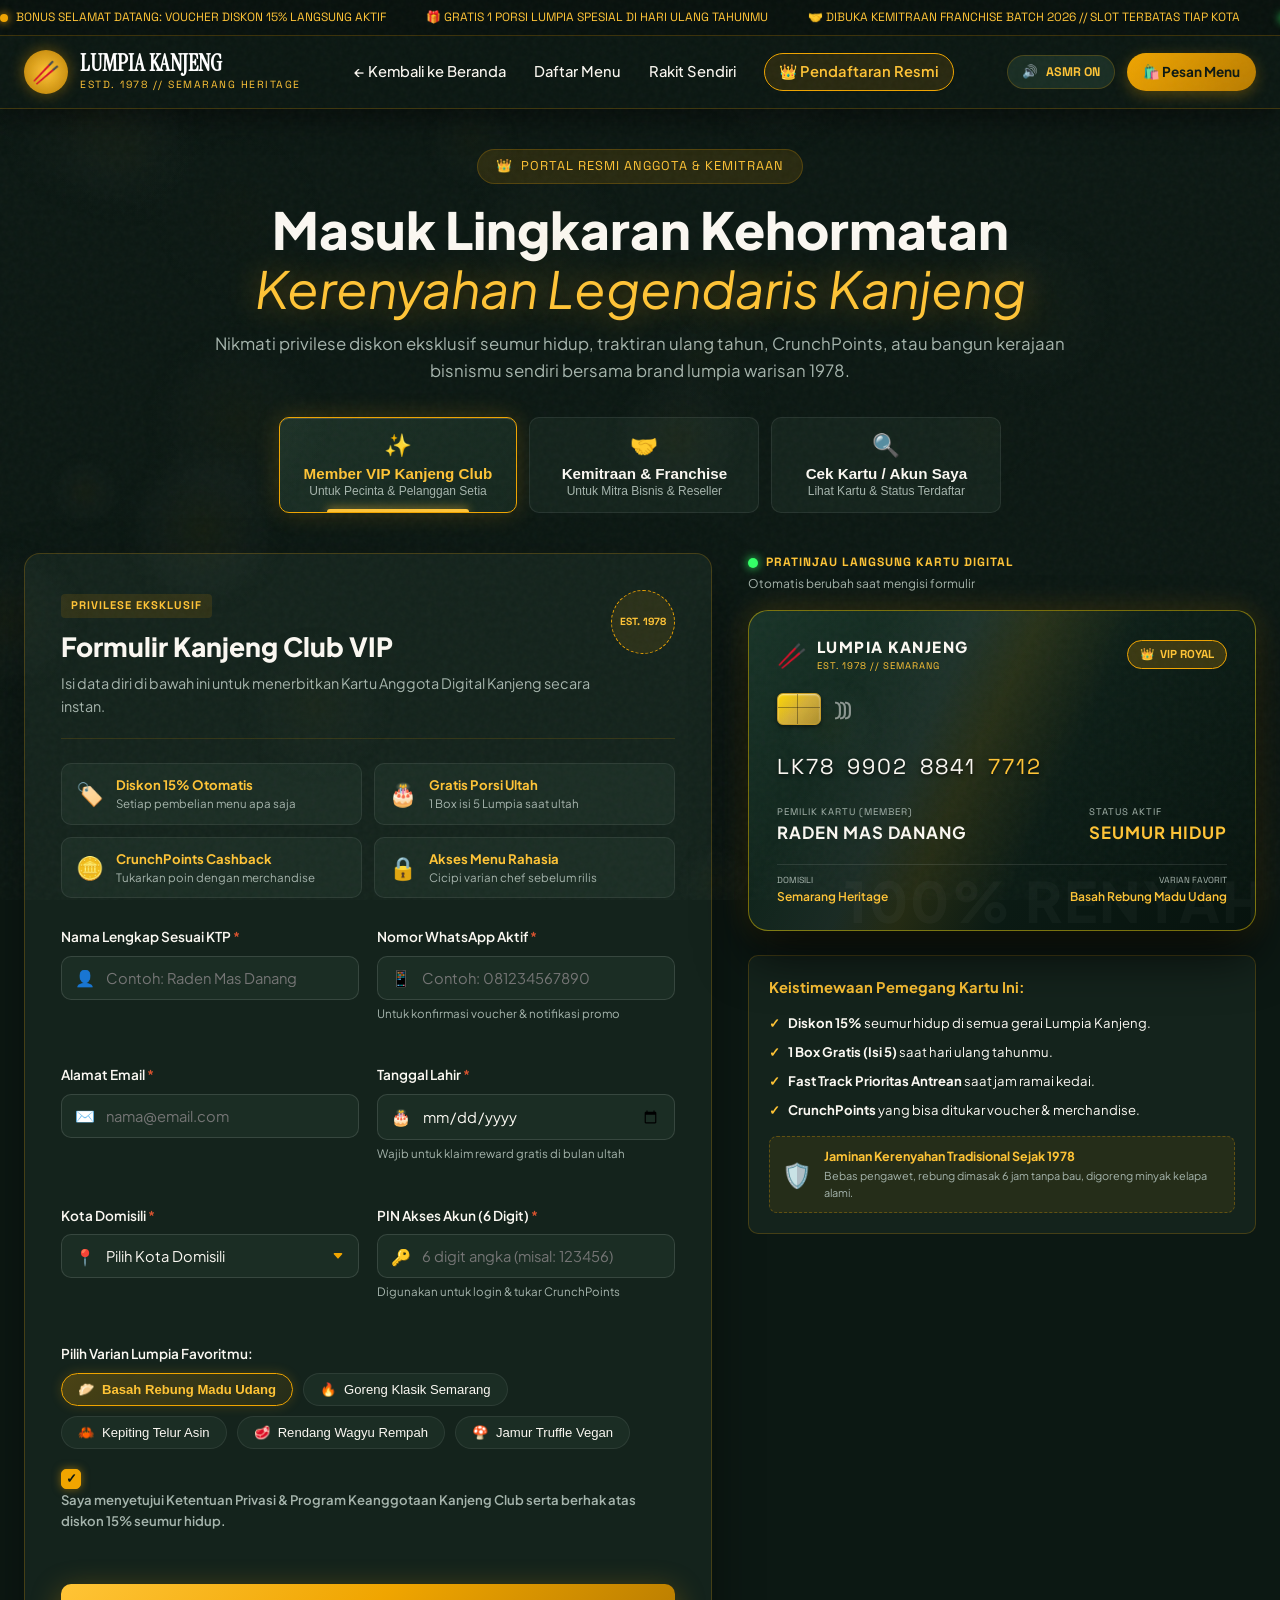
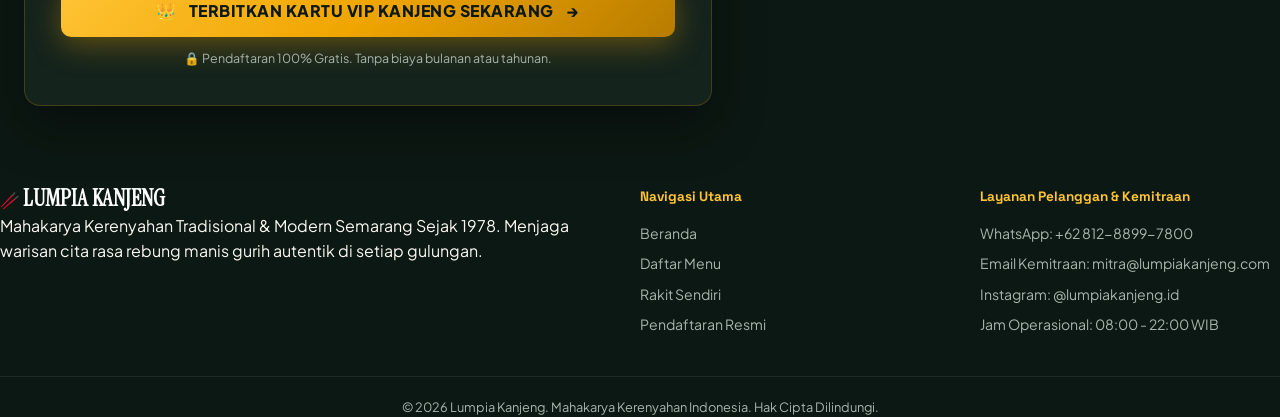
==== daftar.html @ b5f832bb "feat: register oke" ====
<!DOCTYPE html>
<html lang="id">
<head>
  <meta charset="UTF-8">
  <meta name="viewport" content="width=device-width, initial-scale=1.0">
  <title>Pendaftaran Resmi // Kanjeng Club & Kemitraan Lumpia Kanjeng</title>
  <link rel="preconnect" href="https://fonts.googleapis.com">
  <link rel="preconnect" href="https://fonts.gstatic.com" crossorigin>
  <link href="https://fonts.googleapis.com/css2?family=Instrument+Serif:ital@0;1&family=Plus+Jakarta+Sans:wght@400;500;600;700;800&family=Space+Grotesk:wght@500;700&display=swap" rel="stylesheet">
  <link rel="stylesheet" href="style.css">
  <link rel="stylesheet" href="daftar.css">
</head>
<body class="daftar-page">
  <!-- Grain & Ambient Steam Background Canvas -->
  <canvas id="ambientSteamCanvas" class="ambient-steam-canvas"></canvas>
  <div class="noise-overlay" aria-hidden="true"></div>

  <!-- Top Sticky Sensory Bar -->
  <aside class="sensory-announcement-bar">
    <div class="announcement-track">
      <div class="track-item"><span class="badge-dot pulse-gold"></span> BONUS SELAMAT DATANG: VOUCHER DISKON 15% LANGSUNG AKTIF</div>
      <div class="track-item">🎁 GRATIS 1 PORSI LUMPIA SPESIAL DI HARI ULANG TAHUNMU</div>
      <div class="track-item">🤝 DIBUKA KEMITRAAN FRANCHISE BATCH 2026 // SLOT TERBATAS TIAP KOTA</div>
      <div class="track-item"><span class="badge-dot pulse-green"></span> KARTU MEMBER DIGITAL LANGSUNG DAPAT DIUNDUH</div>
    </div>
  </aside>

  <!-- Navigation Header -->
  <header class="main-navbar" id="navbar">
    <div class="nav-container">
      <a href="index.html" class="brand-logo">
        <div class="logo-emblem">
          <span class="emblem-wok">🥢</span>
        </div>
        <div class="logo-text">
          <span class="logo-title">LUMPIA KANJENG</span>
          <span class="logo-sub">ESTD. 1978 // SEMARANG HERITAGE</span>
        </div>
      </a>

      <nav class="nav-links">
        <a href="index.html" class="nav-link">← Kembali ke Beranda</a>
        <a href="index.html#menu-section" class="nav-link">Daftar Menu</a>
        <a href="index.html#diy-studio" class="nav-link">Rakit Sendiri</a>
        <a href="daftar.html" class="nav-link active highlight-pill">👑 Pendaftaran Resmi</a>
      </nav>

      <div class="nav-actions">
        <button class="asmr-toggle-btn" id="asmrToggleBtn" title="Aktifkan Suara ASMR & Efek">
          <span class="asmr-icon">🔊</span>
          <span class="asmr-label">ASMR ON</span>
        </button>
        <a href="index.html#menu-section" class="btn-pesan-nav">
          <span>🛍️ Pesan Menu</span>
        </a>
      </div>
    </div>
  </header>

  <!-- MAIN REGISTRATION CONTENT WRAPPER -->
  <main class="reg-main-wrapper">
    
    <!-- Hero Headline & Intro -->
    <section class="reg-hero-header">
      <div class="reg-hero-badge">
        <span class="badge-icon">👑</span>
        <span>PORTAL RESMI ANGGOTA & KEMITRAAN</span>
      </div>
      <h1 class="reg-hero-title">
        Masuk Lingkaran Kehormatan <br>
        <span class="italic-serif highlight-amber">Kerenyahan Legendaris Kanjeng</span>
      </h1>
      <p class="reg-hero-subtitle">
        Nikmati privilese diskon eksklusif seumur hidup, traktiran ulang tahun, CrunchPoints, atau bangun kerajaan bisnismu sendiri bersama brand lumpia warisan 1978.
      </p>

      <!-- Segmented Tab Switcher -->
      <div class="reg-tab-switcher" role="tablist">
        <button class="reg-tab-btn active" id="tabMemberBtn" role="tab" aria-selected="true" data-tab="member">
          <span class="tab-icon">✨</span>
          <span class="tab-title">Member VIP Kanjeng Club</span>
          <span class="tab-sub">Untuk Pecinta & Pelanggan Setia</span>
        </button>
        <button class="reg-tab-btn" id="tabPartnerBtn" role="tab" aria-selected="false" data-tab="partner">
          <span class="tab-icon">🤝</span>
          <span class="tab-title">Kemitraan & Franchise</span>
          <span class="tab-sub">Untuk Mitra Bisnis & Reseller</span>
        </button>
        <button class="reg-tab-btn" id="tabCheckBtn" role="tab" aria-selected="false" data-tab="check">
          <span class="tab-icon">🔍</span>
          <span class="tab-title">Cek Kartu / Akun Saya</span>
          <span class="tab-sub">Lihat Kartu & Status Terdaftar</span>
        </button>
      </div>
    </section>

    <!-- CONTENT GRID: FORM COLUMN & LIVE CARD PREVIEW COLUMN -->
    <div class="reg-layout-grid">
      
      <!-- LEFT / MAIN: FORM CONTAINER -->
      <div class="reg-form-card">
        
        <!-- ================= PANEL 1: MEMBER VIP FORM ================= -->
        <div class="reg-panel active" id="panelMember">
          <div class="panel-header">
            <div class="panel-header-text">
              <span class="panel-badge">PRIVILESE EKSKLUSIF</span>
              <h2>Formulir Kanjeng Club VIP</h2>
              <p>Isi data diri di bawah ini untuk menerbitkan Kartu Anggota Digital Kanjeng secara instan.</p>
            </div>
            <div class="panel-seal">
              <span>EST. 1978</span>
            </div>
          </div>

          <!-- Benefits Pills Mini Bar -->
          <div class="benefits-mini-grid">
            <div class="benefit-item">
              <span class="b-icon">🏷️</span>
              <div>
                <strong>Diskon 15% Otomatis</strong>
                <small>Setiap pembelian menu apa saja</small>
              </div>
            </div>
            <div class="benefit-item">
              <span class="b-icon">🎂</span>
              <div>
                <strong>Gratis Porsi Ultah</strong>
                <small>1 Box isi 5 Lumpia saat ultah</small>
              </div>
            </div>
            <div class="benefit-item">
              <span class="b-icon">🪙</span>
              <div>
                <strong>CrunchPoints Cashback</strong>
                <small>Tukarkan poin dengan merchandise</small>
              </div>
            </div>
            <div class="benefit-item">
              <span class="b-icon">🔒</span>
              <div>
                <strong>Akses Menu Rahasia</strong>
                <small>Cicipi varian chef sebelum rilis</small>
              </div>
            </div>
          </div>

          <!-- Member Form -->
          <form id="memberRegForm" novalidate>
            
            <div class="form-row two-col">
              <div class="form-group">
                <label for="memberName">Nama Lengkap Sesuai KTP <span class="req">*</span></label>
                <div class="input-with-icon">
                  <span class="input-icon">👤</span>
                  <input type="text" id="memberName" name="memberName" placeholder="Contoh: Raden Mas Danang" required autocomplete="name">
                </div>
                <span class="field-error" id="errMemberName"></span>
              </div>

              <div class="form-group">
                <label for="memberPhone">Nomor WhatsApp Aktif <span class="req">*</span></label>
                <div class="input-with-icon">
                  <span class="input-icon">📱</span>
                  <input type="tel" id="memberPhone" name="memberPhone" placeholder="Contoh: 081234567890" required autocomplete="tel">
                </div>
                <span class="field-help">Untuk konfirmasi voucher & notifikasi promo</span>
                <span class="field-error" id="errMemberPhone"></span>
              </div>
            </div>

            <div class="form-row two-col">
              <div class="form-group">
                <label for="memberEmail">Alamat Email <span class="req">*</span></label>
                <div class="input-with-icon">
                  <span class="input-icon">✉️</span>
                  <input type="email" id="memberEmail" name="memberEmail" placeholder="nama@email.com" required autocomplete="email">
                </div>
                <span class="field-error" id="errMemberEmail"></span>
              </div>

              <div class="form-group">
                <label for="memberDob">Tanggal Lahir <span class="req">*</span></label>
                <div class="input-with-icon">
                  <span class="input-icon">🎂</span>
                  <input type="date" id="memberDob" name="memberDob" required>
                </div>
                <span class="field-help">Wajib untuk klaim reward gratis di bulan ultah</span>
                <span class="field-error" id="errMemberDob"></span>
              </div>
            </div>

            <div class="form-row two-col">
              <div class="form-group">
                <label for="memberCity">Kota Domisili <span class="req">*</span></label>
                <div class="input-with-icon">
                  <span class="input-icon">📍</span>
                  <select id="memberCity" name="memberCity" required>
                    <option value="">Pilih Kota Domisili</option>
                    <option value="Semarang (Pusat Heritage)">Semarang (Pusat Heritage)</option>
                    <option value="Jakarta Selatan">Jakarta Selatan</option>
                    <option value="Jakarta Pusat & Barat">Jakarta Pusat & Barat</option>
                    <option value="Tangerang & BSD">Tangerang & BSD</option>
                    <option value="Bekasi & Cikarang">Bekasi & Cikarang</option>
                    <option value="Bandung">Bandung</option>
                    <option value="Surabaya">Surabaya</option>
                    <option value="Yogyakarta">Yogyakarta</option>
                    <option value="Solo / Surakarta">Solo / Surakarta</option>
                    <option value="Kota Lainnya di Indonesia">Kota Lainnya di Indonesia</option>
                  </select>
                </div>
                <span class="field-error" id="errMemberCity"></span>
              </div>

              <div class="form-group">
                <label for="memberPin">PIN Akses Akun (6 Digit) <span class="req">*</span></label>
                <div class="input-with-icon">
                  <span class="input-icon">🔑</span>
                  <input type="password" id="memberPin" name="memberPin" maxlength="6" placeholder="6 digit angka (misal: 123456)" required>
                </div>
                <span class="field-help">Digunakan untuk login & tukar CrunchPoints</span>
                <span class="field-error" id="errMemberPin"></span>
              </div>
            </div>

            <!-- Lumpia Favorit Selector -->
            <div class="form-group">
              <label>Pilih Varian Lumpia Favoritmu:</label>
              <div class="flavor-chips-grid" id="flavorChipsGrid">
                <button type="button" class="flavor-chip active" data-flavor="Lumpia Basah Rebung Madu Udang">
                  <span class="f-emoji">🥟</span>
                  <span class="f-text">Basah Rebung Madu Udang</span>
                </button>
                <button type="button" class="flavor-chip" data-flavor="Lumpia Goreng Klasik Semarang">
                  <span class="f-emoji">🔥</span>
                  <span class="f-text">Goreng Klasik Semarang</span>
                </button>
                <button type="button" class="flavor-chip" data-flavor="Lumpia Spesial Kepiting Telur Asin">
                  <span class="f-emoji">🦀</span>
                  <span class="f-text">Kepiting Telur Asin</span>
                </button>
                <button type="button" class="flavor-chip" data-flavor="Lumpia Rendang Wagyu Rempah">
                  <span class="f-emoji">🥩</span>
                  <span class="f-text">Rendang Wagyu Rempah</span>
                </button>
                <button type="button" class="flavor-chip" data-flavor="Lumpia Jamur Truffle Vegan">
                  <span class="f-emoji">🍄</span>
                  <span class="f-text">Jamur Truffle Vegan</span>
                </button>
              </div>
              <input type="hidden" id="selectedFlavor" name="selectedFlavor" value="Lumpia Basah Rebung Madu Udang">
            </div>

            <!-- Agreement Checkbox -->
            <div class="form-group agreement-group">
              <label class="custom-checkbox">
                <input type="checkbox" id="memberAgree" required checked>
                <span class="checkbox-box"></span>
                <span class="checkbox-label">
                  Saya menyetujui Ketentuan Privasi & Program Keanggotaan Kanjeng Club serta berhak atas diskon 15% seumur hidup.
                </span>
              </label>
              <span class="field-error" id="errMemberAgree"></span>
            </div>

            <!-- Submit Button -->
            <div class="form-action-row">
              <button type="submit" class="btn-submit-reg" id="btnSubmitMember">
                <span class="btn-icon">👑</span>
                <span class="btn-text">TERBITKAN KARTU VIP KANJENG SEKARANG</span>
                <span class="btn-arrow">→</span>
              </button>
              <p class="submit-note">🔒 Pendaftaran 100% Gratis. Tanpa biaya bulanan atau tahunan.</p>
            </div>

          </form>
        </div>

        <!-- ================= PANEL 2: PARTNERSHIP FORM ================= -->
        <div class="reg-panel" id="panelPartner">
          <div class="panel-header">
            <div class="panel-header-text">
              <span class="panel-badge badge-partner">PELUANG USAHA 2026</span>
              <h2>Formulir Kemitraan & Franchise</h2>
              <p>Bergabunglah menjadi mitra resmi Lumpia Kanjeng di kotamu dengan dukungan penuh sistem kuliner warisan.</p>
            </div>
            <div class="panel-seal seal-gold">
              <span>ROI 3-6 BULAN</span>
            </div>
          </div>

          <!-- Partnership Packages Grid -->
          <div class="package-selection-header">
            <label>Pilih Paket Kemitraan yang Diminati: <span class="req">*</span></label>
          </div>
          <div class="packages-grid" id="packagesGrid">
            
            <div class="package-card active" data-package="Gerobak Heritage Kayu Jati" data-price="Rp 9.500.000" data-roi="3-4 Bulan">
              <div class="pkg-top">
                <span class="pkg-badge">POPULER</span>
                <span class="pkg-icon">🏮</span>
              </div>
              <h3 class="pkg-title">Gerobak Heritage Jati</h3>
              <p class="pkg-desc">Gerobak estetik khas Semarang, kompor high-pressure, wajan baja 60cm, starter kit 200 roll lumpia siap goreng.</p>
              <div class="pkg-price-row">
                <span class="pkg-price">Rp 9.500.000</span>
                <span class="pkg-unit">/ Sekali Bayar</span>
              </div>
              <ul class="pkg-perks">
                <li>✓ Gerobak kayu jati ukir portable</li>
                <li>✓ Bahan baku baku beku tanpa bau pesing</li>
                <li>✓ Standarisasi resep saus cocol rahasia</li>
              </ul>
            </div>

            <div class="package-card" data-package="Cloud Kitchen & Reseller Frozen" data-price="Rp 4.800.000" data-roi="1-2 Bulan">
              <div class="pkg-top">
                <span class="pkg-badge badge-blue">HEMAT MODAL</span>
                <span class="pkg-icon">📦</span>
              </div>
              <h3 class="pkg-title">Reseller & Cloud Kitchen</h3>
              <p class="pkg-desc">Fokus jualan frozen pack vakum dan pesan antar online (GrabFood/GoFood/ShopeeFood) dari rumah.</p>
              <div class="pkg-price-row">
                <span class="pkg-price">Rp 4.800.000</span>
                <span class="pkg-unit">/ Sekali Bayar</span>
              </div>
              <ul class="pkg-perks">
                <li>✓ Pasokan frozen vakum tahan 6 bulan</li>
                <li>✓ Aset foto produk & materi iklan digital</li>
                <li>✓ Akun merchant online dibantu setup</li>
              </ul>
            </div>

            <div class="package-card" data-package="Island Booth Mall & Resto Kanjeng" data-price="Rp 28.000.000" data-roi="5-6 Bulan">
              <div class="pkg-top">
                <span class="pkg-badge badge-gold">PREMIUM OUTLET</span>
                <span class="pkg-icon">🏛️</span>
              </div>
              <h3 class="pkg-title">Island Booth Mall / Resto</h3>
              <p class="pkg-desc">Konsep booth modern stainless gold untuk food court mall, bandara, atau ruko strategis.</p>
              <div class="pkg-price-row">
                <span class="pkg-price">Rp 28.000.000</span>
                <span class="pkg-unit">/ Paket Lengkap</span>
              </div>
              <ul class="pkg-perks">
                <li>✓ Booth island mewah siap operasional</li>
                <li>✓ Pelatihan barista & chef langsung</li>
                <li>✓ Sistem POS kasir & lisensi brand 3 thn</li>
              </ul>
            </div>

          </div>
          <input type="hidden" id="selectedPackage" name="selectedPackage" value="Gerobak Heritage Kayu Jati">

          <!-- Partner Form -->
          <form id="partnerRegForm" novalidate>
            
            <div class="form-row two-col">
              <div class="form-group">
                <label for="partnerName">Nama Lengkap Pemohon / Calon Mitra <span class="req">*</span></label>
                <div class="input-with-icon">
                  <span class="input-icon">👤</span>
                  <input type="text" id="partnerName" name="partnerName" placeholder="Contoh: Budi Prasetyo, S.E." required>
                </div>
                <span class="field-error" id="errPartnerName"></span>
              </div>

              <div class="form-group">
                <label for="partnerPhone">Nomor WhatsApp Bisnis <span class="req">*</span></label>
                <div class="input-with-icon">
                  <span class="input-icon">📱</span>
                  <input type="tel" id="partnerPhone" name="partnerPhone" placeholder="Contoh: 081298765432" required>
                </div>
                <span class="field-help">Tim kemitraan pusat akan menghubungi nomor ini</span>
                <span class="field-error" id="errPartnerPhone"></span>
              </div>
            </div>

            <div class="form-row two-col">
              <div class="form-group">
                <label for="partnerEmail">Email Bisnis <span class="req">*</span></label>
                <div class="input-with-icon">
                  <span class="input-icon">✉️</span>
                  <input type="email" id="partnerEmail" name="partnerEmail" placeholder="partner@domain.com" required>
                </div>
                <span class="field-error" id="errPartnerEmail"></span>
              </div>

              <div class="form-group">
                <label for="partnerCity">Rencana Kota / Lokasi Buka <span class="req">*</span></label>
                <div class="input-with-icon">
                  <span class="input-icon">📍</span>
                  <input type="text" id="partnerCity" name="partnerCity" placeholder="Contoh: Semarang Barat / BSD Tangerang" required>
                </div>
                <span class="field-error" id="errPartnerCity"></span>
              </div>
            </div>

            <div class="form-row two-col">
              <div class="form-group">
                <label for="partnerExperience">Pengalaman Usaha Kuliner</label>
                <div class="input-with-icon">
                  <span class="input-icon">💼</span>
                  <select id="partnerExperience" name="partnerExperience">
                    <option value="Pemula (Belum pernah usaha kuliner)">Pemula (Belum pernah usaha kuliner, butuh bimbingan penuh)</option>
                    <option value="Sedang menjalankan usaha F&B lain">Sedang menjalankan usaha F&B lain</option>
                    <option value="Sudah berpengalaman franchise kuliner">Sudah berpengalaman mengelola franchise</option>
                    <option value="Pernah usaha tapi ganti haluan">Pernah usaha kuliner sebelumnya</option>
                  </select>
                </div>
              </div>

              <div class="form-group">
                <label for="partnerTimeline">Target Waktu Buka Usaha</label>
                <div class="input-with-icon">
                  <span class="input-icon">⏱️</span>
                  <select id="partnerTimeline" name="partnerTimeline">
                    <option value="Segera dalam bulan ini">Segera dalam bulan ini</option>
                    <option value="1 - 2 Bulan ke depan">1 - 2 Bulan ke depan</option>
                    <option value="3 - 6 Bulan ke depan">3 - 6 Bulan ke depan</option>
                    <option value="Masih riset lokasi & modal">Masih riset lokasi & kesiapan modal</option>
                  </select>
                </div>
              </div>
            </div>

            <div class="form-group">
              <label for="partnerNotes">Catatan / Rencana Lokasi Khusus (Opsional)</label>
              <textarea id="partnerNotes" name="partnerNotes" rows="3" placeholder="Ceritakan singkat tentang titik lokasi yang Anda incar (misal: di depan minimarket ramai, ruko sendiri, dekat kampus, dll)..."></textarea>
            </div>

            <div class="form-group agreement-group">
              <label class="custom-checkbox">
                <input type="checkbox" id="partnerAgree" required checked>
                <span class="checkbox-box"></span>
                <span class="checkbox-label">
                  Data yang saya masukkan adalah benar dan saya bersedia menerima proposal resmi kemitraan & dihubungi tim pusat Lumpia Kanjeng.
                </span>
              </label>
              <span class="field-error" id="errPartnerAgree"></span>
            </div>

            <div class="form-action-row">
              <button type="submit" class="btn-submit-reg btn-partner" id="btnSubmitPartner">
                <span class="btn-icon">🤝</span>
                <span class="btn-text">AJUKAN KEMITRAAN & DAPATKAN PROPOSAL RESMI</span>
                <span class="btn-arrow">→</span>
              </button>
              <p class="submit-note">📑 Tim Kemitraan Kanjeng akan mengirimkan Dokumen PDF Proyeksi Keuangan & ROI via WhatsApp.</p>
            </div>

          </form>
        </div>

        <!-- ================= PANEL 3: CEK STATUS / AKUN SAYA ================= -->
        <div class="reg-panel" id="panelCheck">
          <div class="panel-header">
            <div class="panel-header-text">
              <span class="panel-badge">PORTAL ANGGOTA</span>
              <h2>Cek Kartu & Status Keanggotaan</h2>
              <p>Masukkan nomor WhatsApp atau Email yang pernah didaftarkan untuk menampilkan kembali kartu member digital dan kode diskonmu.</p>
            </div>
          </div>

          <form id="checkForm" class="check-member-box" novalidate>
            <div class="form-group">
              <label for="lookupQuery">Nomor WhatsApp atau Email Terdaftar <span class="req">*</span></label>
              <div class="search-input-wrap">
                <input type="text" id="lookupQuery" placeholder="Masukkan 0812... atau nama@email.com" required>
                <button type="submit" class="btn-lookup" id="btnLookup">
                  <span>🔍 Cari Data</span>
                </button>
              </div>
              <span class="field-error" id="errLookup"></span>
            </div>
          </form>

          <!-- Result Area -->
          <div class="lookup-result-area" id="lookupResultArea" style="display: none;">
            <!-- Rendered by JS -->
          </div>
        </div>

      </div>

      <!-- RIGHT: DYNAMIC 3D VIRTUAL CARD PREVIEW & PERKS WIDGET -->
      <aside class="reg-card-preview-col">
        
        <div class="preview-sticky-wrap">
          <div class="preview-header">
            <div class="live-dot-wrap">
              <span class="live-indicator-dot"></span>
              <span class="live-text">PRATINJAU LANGSUNG KARTU DIGITAL</span>
            </div>
            <span class="preview-sub">Otomatis berubah saat mengisi formulir</span>
          </div>

          <!-- 3D TILT VIRTUAL CARD ELEMENT -->
          <div class="virtual-card-wrapper" id="virtualCardWrapper">
            <div class="virtual-card" id="virtualCard">
              
              <!-- Card Sheen / Hologram Overlay -->
              <div class="card-shimmer"></div>
              <div class="card-glare" id="cardGlare"></div>

              <!-- Card Top Row: Brand & Tier -->
              <div class="card-top-bar">
                <div class="card-brand">
                  <span class="c-emblem">🥢</span>
                  <div>
                    <span class="c-brand-name">LUMPIA KANJENG</span>
                    <span class="c-heritage">EST. 1978 // SEMARANG</span>
                  </div>
                </div>
                <div class="card-tier-pill" id="cardTierPill">
                  <span class="tier-crown">👑</span>
                  <span class="tier-label" id="cardTierText">VIP ROYAL</span>
                </div>
              </div>

              <!-- Chip EMV & Contactless Icon -->
              <div class="card-chip-row">
                <div class="gold-chip">
                  <div class="chip-lines"></div>
                </div>
                <div class="contactless-symbol">
                  <span class="wifi-wave">)))</span>
                </div>
              </div>

              <!-- Card Number (Simulated) -->
              <div class="card-number-display">
                <span class="num-chunk" id="cardChunk1">LK78</span>
                <span class="num-chunk" id="cardChunk2">9902</span>
                <span class="num-chunk" id="cardChunk3">8841</span>
                <span class="num-chunk highlight" id="cardChunk4">7712</span>
              </div>

              <!-- Card Holder & Meta Info -->
              <div class="card-meta-row">
                <div class="card-holder-col">
                  <span class="meta-label">PEMILIK KARTU (MEMBER)</span>
                  <span class="meta-val holder-name" id="cardHolderName">RADEN MAS DANANG</span>
                </div>

                <div class="card-expiry-col">
                  <span class="meta-label">STATUS AKTIF</span>
                  <span class="meta-val highlight-gold" id="cardExpiry">SEUMUR HIDUP</span>
                </div>
              </div>

              <!-- Card Bottom Row: Kota & Varian / Package -->
              <div class="card-bottom-row">
                <div class="c-detail-item">
                  <span class="c-sublabel">DOMISILI</span>
                  <span class="c-subval" id="cardCityText">Semarang Heritage</span>
                </div>
                <div class="c-detail-item text-right">
                  <span class="c-sublabel" id="cardFlavorLabel">VARIAN FAVORIT</span>
                  <span class="c-subval" id="cardFlavorText">Rebung Madu Udang</span>
                </div>
              </div>

              <!-- Subtle Watermark -->
              <div class="card-watermark">100% RENYAH</div>

            </div>
          </div>

          <!-- Card Perks Highlights Accordion -->
          <div class="card-perks-box">
            <h4 class="perks-heading">
              <span>Keistimewaan Pemegang Kartu Ini:</span>
            </h4>
            <ul class="perks-list-styled" id="perksListStyled">
              <li>
                <span class="p-check">✓</span>
                <span><strong>Diskon 15%</strong> seumur hidup di semua gerai Lumpia Kanjeng.</span>
              </li>
              <li>
                <span class="p-check">✓</span>
                <span><strong>1 Box Gratis (Isi 5)</strong> saat hari ulang tahunmu.</span>
              </li>
              <li>
                <span class="p-check">✓</span>
                <span><strong>Fast Track Prioritas Antrean</strong> saat jam ramai kedai.</span>
              </li>
              <li>
                <span class="p-check">✓</span>
                <span><strong>CrunchPoints</strong> yang bisa ditukar voucher & piring keramik Kanjeng.</span>
              </li>
            </ul>

            <div class="trust-guarantee-badge">
              <span class="shield-icon">🛡️</span>
              <div>
                <strong>Jaminan Kerenyahan Tradisional Sejak 1978</strong>
                <small>Bebas pengawet, rebung dimasak 6 jam tanpa bau, digoreng minyak kelapa alami.</small>
              </div>
            </div>
          </div>

        </div>

      </aside>

    </div>

  </main>

  <!-- ================= SUCCESS CELEBRATION MODAL ================= -->
  <div class="reg-modal-backdrop" id="successModal">
    <div class="reg-modal-content">
      <button class="modal-close-btn" id="closeSuccessModal" aria-label="Tutup">×</button>
      
      <div class="modal-celebrate-header">
        <div class="confetti-icon">🎉</div>
        <span class="modal-pill-tag">PENDAFTARAN BERHASIL</span>
        <h2 id="modalTitle">Sugeng Rawuh, Sang Anggota Kehormatan!</h2>
        <p id="modalSubtitle">
          Kartu digital resmimu telah terbit dan tersimpan di sistem Lumpia Kanjeng. Diskon 15% langsung aktif untuk pesanan pertamamu hari ini!
        </p>
      </div>

      <!-- Generated Card Preview Container for Export -->
      <div class="modal-card-canvas-wrap">
        <canvas id="cardExportCanvas" width="800" height="480" class="card-export-canvas"></canvas>
      </div>

      <!-- Action Buttons in Modal -->
      <div class="modal-action-buttons">
        <button class="btn-modal-action btn-download" id="btnDownloadCard">
          <span class="btn-ic">📥</span>
          <span>Unduh Gambar Kartu Digital (PNG)</span>
        </button>

        <button class="btn-modal-action btn-wa" id="btnSendWhatsapp">
          <span class="btn-ic">💬</span>
          <span id="btnWaText">Kirim Konfirmasi ke WhatsApp Kanjeng</span>
        </button>

        <a href="index.html#menu-section" class="btn-modal-action btn-shop" id="btnUseDiscount">
          <span class="btn-ic">🔥</span>
          <span>Mulai Pesan Menu dengan Diskon 15%</span>
        </a>
      </div>

      <!-- Modal Footer -->
      <div class="modal-footer-note">
        <p>💡 Simpan nomor kartu atau tangkapan layar kartu ini. Cukup sebutkan No. WhatsApp saat pesan di kedai atau online.</p>
      </div>

    </div>
  </div>

  <!-- Toast Notification Hub -->
  <div class="toast-hub" id="toastHub"></div>

  <!-- Footer -->
  <footer class="site-footer">
    <div class="footer-container">
      <div class="footer-brand-col">
        <div class="footer-logo">
          <span class="emblem-wok">🥢</span>
          <span class="logo-title">LUMPIA KANJENG</span>
        </div>
        <p class="footer-tagline">
          Mahakarya Kerenyahan Tradisional & Modern Semarang Sejak 1978. Menjaga warisan cita rasa rebung manis gurih autentik di setiap gulungan.
        </p>
      </div>

      <div class="footer-links-col">
        <h4>Navigasi Utama</h4>
        <ul>
          <li><a href="index.html">Beranda</a></li>
          <li><a href="index.html#menu-section">Daftar Menu</a></li>
          <li><a href="index.html#diy-studio">Rakit Sendiri</a></li>
          <li><a href="daftar.html">Pendaftaran Resmi</a></li>
        </ul>
      </div>

      <div class="footer-links-col">
        <h4>Layanan Pelanggan & Kemitraan</h4>
        <ul>
          <li>WhatsApp: +62 812-8899-7800</li>
          <li>Email Kemitraan: mitra@lumpiakanjeng.com</li>
          <li>Instagram: @lumpiakanjeng.id</li>
          <li>Jam Operasional: 08:00 - 22:00 WIB</li>
        </ul>
      </div>
    </div>
    <div class="footer-bottom">
      <p>© 2026 Lumpia Kanjeng. Mahakarya Kerenyahan Indonesia. Hak Cipta Dilindungi.</p>
    </div>
  </footer>

  <!-- Scripts -->
  <script src="audio.js"></script>
  <script src="daftar.js"></script>
</body>
</html>
---- style.css ----
/* LUMPIA KANJENG // SENSORY STYLING */
:root {
  --bg-deep: #0c1813;
  --bg-surface: #14231c;
  --bg-card: #1b2d24;
  --bg-card-hover: #22372d;
  --gold-primary: #f0a500;
  --gold-bright: #ffc436;
  --gold-dark: #b87c00;
  --terracotta: #d9532f;
  --text-cream: #fbf8f2;
  --text-muted: #a6b5ad;
  --border-emerald: rgba(240, 165, 0, 0.22);
  --border-subtle: rgba(255, 255, 255, 0.08);
  --font-serif: 'Instrument Serif', Georgia, serif;
  --font-sans: 'Plus Jakarta Sans', sans-serif;
  --font-mono: 'Space Grotesk', monospace;
  --shadow-lumpia: 0 15px 35px rgba(0, 0, 0, 0.5), 0 0 20px rgba(240, 165, 0, 0.15);
  --radius-lg: 16px;
  --radius-md: 10px;
}

* { box-sizing: border-box; margin: 0; padding: 0; -webkit-font-smoothing: antialiased; }
html { scroll-behavior: smooth; }
body {
  background-color: var(--bg-deep);
  color: var(--text-cream);
  font-family: var(--font-sans);
  overflow-x: hidden;
  position: relative;
  line-height: 1.6;
}

.ambient-steam-canvas {
  position: fixed; top: 0; left: 0; width: 100vw; height: 100vh;
  pointer-events: none; z-index: 1; opacity: 0.6;
}
.noise-overlay {
  position: fixed; top: 0; left: 0; width: 100vw; height: 100vh;
  pointer-events: none; z-index: 9999; opacity: 0.035;
  background-image: url("data:image/svg+xml,%3Csvg viewBox='0 0 200 200' xmlns='http://www.w3.org/2000/svg'%3E%3Cfilter id='noiseFilter'%3E%3CfeTurbulence type='fractalNoise' baseFrequency='0.85' numOctaves='3' stitchTiles='stitch'/%3E%3C/filter%3E%3Crect width='100%25' height='100%25' filter='url(%23noiseFilter)'/%3E%3C/svg%3E");
}

.sensory-announcement-bar {
  background: #08110d; border-bottom: 1px solid var(--border-emerald);
  padding: 8px 0; overflow: hidden; position: relative; z-index: 100;
  font-family: var(--font-mono); font-size: 0.75rem; color: var(--gold-bright);
}
.announcement-track {
  display: flex; gap: 40px; white-space: nowrap;
  animation: marqueeTrack 35s linear infinite; width: max-content;
}
@keyframes marqueeTrack {
  0% { transform: translateX(0); }
  100% { transform: translateX(-50%); }
}
.track-item { display: flex; align-items: center; gap: 8px; }
.badge-dot { width: 8px; height: 8px; border-radius: 50%; display: inline-block; }
.badge-dot.pulse-gold { background: var(--gold-primary); box-shadow: 0 0 8px var(--gold-primary); animation: pulseDot 2s infinite ease-in-out; }
.badge-dot.pulse-green { background: #33ff66; box-shadow: 0 0 8px #33ff66; animation: pulseDot 2s infinite ease-in-out; }
@keyframes pulseDot { 0%, 100% { transform: scale(0.9); opacity: 0.5; } 50% { transform: scale(1.2); opacity: 1; } }

.main-navbar {
  position: sticky; top: 0; background: rgba(12, 24, 19, 0.94);
  backdrop-filter: blur(12px); border-bottom: 1px solid var(--border-emerald);
  padding: 14px 24px; z-index: 90; box-shadow: 0 10px 30px rgba(0,0,0,0.5);
}
.nav-container { max-width: 1400px; margin: 0 auto; display: flex; justify-content: space-between; align-items: center; }
.brand-logo { display: flex; align-items: center; gap: 12px; text-decoration: none; }
.logo-emblem {
  width: 44px; height: 44px; background: radial-gradient(circle, var(--gold-bright) 0%, var(--gold-dark) 100%);
  border-radius: 50%; display: flex; justify-content: center; align-items: center; font-size: 1.4rem;
  box-shadow: 0 0 15px rgba(240, 165, 0, 0.4);
}
.logo-text { display: flex; flex-direction: column; }
.logo-title { font-family: var(--font-serif); font-size: 1.45rem; font-weight: bold; color: #fff; line-height: 1.1; }
.logo-title.white { color: #fff; }
.logo-sub.gold { color: var(--gold-bright); }
.logo-sub { font-family: var(--font-mono); font-size: 0.65rem; color: var(--gold-bright); letter-spacing: 1.5px; }

.nav-links { display: flex; align-items: center; gap: 28px; }
.nav-link { color: var(--text-cream); text-decoration: none; font-size: 0.92rem; font-weight: 500; transition: color 0.15s ease; }
.nav-link:hover { color: var(--gold-bright); }
.nav-link.highlight-pill {
  background: rgba(240, 165, 0, 0.12); border: 1px solid var(--gold-primary);
  padding: 6px 14px; border-radius: 20px; color: var(--gold-bright); font-weight: 600;
}

.nav-actions { display: flex; align-items: center; gap: 12px; }
.asmr-toggle-btn {
  background: #192d23; border: 1px solid var(--border-emerald); color: var(--gold-bright);
  padding: 8px 14px; border-radius: 30px; font-family: var(--font-mono); font-size: 0.78rem; font-weight: bold;
  cursor: pointer; display: flex; align-items: center; gap: 8px; transition: all 0.15s ease;
}
.asmr-toggle-btn:hover { background: #243d31; box-shadow: 0 0 12px rgba(240, 165, 0, 0.3); }
.cart-trigger-btn {
  background: linear-gradient(135deg, var(--gold-primary) 0%, var(--gold-dark) 100%);
  border: none; color: #1a160d; padding: 8px 16px; border-radius: 30px; font-family: var(--font-sans);
  font-size: 0.88rem; font-weight: 700; cursor: pointer; display: flex; align-items: center; gap: 8px;
  box-shadow: 0 4px 15px rgba(240, 165, 0, 0.35); transition: all 0.15s ease;
}
.cart-trigger-btn:hover { transform: translateY(-2px); box-shadow: 0 6px 20px rgba(240, 165, 0, 0.5); }
.cart-badge { background: #111; color: #fff; border-radius: 50%; width: 20px; height: 20px; display: flex; justify-content: center; align-items: center; font-size: 0.75rem; font-weight: 800; }

/* HERO SECTION */
.hero-section { position: relative; z-index: 10; padding: 60px 24px 80px; max-width: 1400px; margin: 0 auto; }
.hero-container { display: grid; grid-template-columns: 1.15fr 0.85fr; gap: 40px; align-items: center; }
.hero-tag {
  display: inline-flex; align-items: center; gap: 8px; background: rgba(240, 165, 0, 0.12);
  border: 1px solid var(--gold-primary); padding: 6px 14px; border-radius: 30px; font-family: var(--font-mono);
  font-size: 0.78rem; color: var(--gold-bright); font-weight: 700; margin-bottom: 20px;
}
.hero-headline { font-family: var(--font-serif); font-size: 3.8rem; line-height: 1.1; color: #fff; margin-bottom: 20px; }
.italic-serif { font-style: italic; font-weight: normal; }
.highlight-amber { color: var(--gold-bright); text-shadow: 0 0 30px rgba(240, 165, 0, 0.4); }
.hero-desc { font-size: 1.1rem; color: var(--text-muted); max-width: 580px; margin-bottom: 32px; }
.hero-action-group { display: flex; gap: 16px; margin-bottom: 40px; }
.btn-primary {
  background: linear-gradient(135deg, var(--gold-bright) 0%, var(--gold-primary) 100%); color: #111;
  text-decoration: none; padding: 14px 28px; border-radius: 40px; font-weight: 800; font-size: 1rem;
  display: inline-flex; align-items: center; gap: 10px; box-shadow: 0 6px 25px rgba(240, 165, 0, 0.4);
  transition: all 0.15s ease;
}
.btn-primary:hover { transform: translateY(-3px); box-shadow: 0 10px 30px rgba(240, 165, 0, 0.6); }
.btn-secondary {
  background: rgba(255, 255, 255, 0.05); border: 1px solid var(--border-emerald); color: var(--text-cream);
  text-decoration: none; padding: 14px 24px; border-radius: 40px; font-weight: 600; font-size: 0.95rem;
  display: inline-flex; align-items: center; gap: 8px; transition: all 0.15s ease;
}
.btn-secondary:hover { background: rgba(240, 165, 0, 0.15); border-color: var(--gold-primary); }
.hero-stats-row { display: flex; align-items: center; gap: 24px; padding-top: 24px; border-top: 1px solid var(--border-subtle); }
.stat-box { display: flex; flex-direction: column; }
.stat-number { font-family: var(--font-mono); font-size: 1.6rem; font-weight: 800; color: var(--gold-bright); }
.stat-label { font-size: 0.8rem; color: var(--text-muted); }
.stat-divider { width: 1px; height: 35px; background: var(--border-subtle); }

/* INTERACTIVE HERO LUMPIA BITE PLAYGROUND */
.hero-interactive-card {
  background: radial-gradient(circle at 50% 50%, #1e3328 0%, #11221a 100%);
  border: 2px solid var(--border-emerald); border-radius: var(--radius-lg); padding: 30px;
  box-shadow: var(--shadow-lumpia); position: relative; display: flex; flex-direction: column; align-items: center;
}
.card-badge-floating {
  position: absolute; top: 16px; right: 16px; background: rgba(0, 0, 0, 0.6);
  border: 1px solid var(--gold-primary); padding: 4px 12px; border-radius: 20px;
  font-family: var(--font-mono); font-size: 0.72rem; color: var(--gold-bright);
}
.lumpia-stage { width: 100%; height: 280px; position: relative; display: flex; justify-content: center; align-items: center; }
.lumpia-glow-plate {
  position: absolute; width: 260px; height: 70px;
  background: radial-gradient(ellipse, rgba(240, 165, 0, 0.35) 0%, transparent 70%);
  bottom: 40px; border-radius: 50%;
}
.interactive-lumpia-wrapper {
  position: relative; display: flex; align-items: center; gap: 20px; cursor: pointer; z-index: 10;
  transition: transform 0.2s cubic-bezier(0.34, 1.56, 0.64, 1);
}
.interactive-lumpia-wrapper:hover { transform: scale(1.04) rotate(-2deg); }

.lumpia-roll {
  width: 220px; height: 76px; border-radius: 38px;
  background: linear-gradient(135deg, #e58d2a 0%, #b8600d 50%, #7d3c00 100%);
  border: 2px solid #ffbe5e; box-shadow: 0 12px 25px rgba(0,0,0,0.6), inset 0 3px 5px rgba(255,255,255,0.4);
  position: relative; overflow: hidden; transition: all 0.3s ease;
}
.crust-blister { position: absolute; border-radius: 50%; background: radial-gradient(circle, #542400 0%, transparent 80%); opacity: 0.7; }
.crust-blister.b1 { width: 30px; height: 16px; top: 15px; left: 40px; }
.crust-blister.b2 { width: 45px; height: 20px; bottom: 12px; right: 50px; }
.crust-blister.b3 { width: 25px; height: 14px; top: 22px; right: 25px; }

.steam-vapors { position: absolute; top: -30px; left: 30%; width: 80px; height: 40px; }
.steam-line {
  position: absolute; width: 6px; height: 35px;
  background: linear-gradient(0deg, rgba(255,255,255,0.6) 0%, transparent 100%);
  border-radius: 4px; filter: blur(3px); animation: steamRise 2.5s infinite ease-out;
}
.steam-line.s1 { left: 10px; animation-delay: 0s; }
.steam-line.s2 { left: 35px; animation-delay: 0.8s; }
.steam-line.s3 { left: 60px; animation-delay: 1.5s; }
@keyframes steamRise {
  0% { transform: translateY(15px) scaleX(0.8); opacity: 0; }
  50% { opacity: 0.8; }
  100% { transform: translateY(-25px) scaleX(1.4); opacity: 0; }
}

.lumpia-cross-section {
  position: absolute; top: 0; left: 0; width: 85px; height: 100%;
  background: radial-gradient(circle at 40% 50%, #ffd984 0%, #d49b3d 60%, #5e3608 100%);
  border-right: 3px solid #ffcc66; display: flex; flex-direction: column; justify-content: center;
  padding-left: 14px; opacity: 0; transform: translateX(-40px); transition: all 0.3s cubic-bezier(0.34, 1.56, 0.64, 1);
}
.lumpia-roll.is-bitten .lumpia-cross-section { opacity: 1; transform: translateX(0); }
.filling-rebung { width: 35px; height: 8px; background: #fff0aa; border-radius: 4px; box-shadow: 0 1px 2px rgba(0,0,0,0.3); margin-bottom: 4px; }
.filling-shrimp { width: 45px; height: 10px; background: #ff7e67; border-radius: 5px; box-shadow: 0 1px 2px rgba(0,0,0,0.3); margin-bottom: 4px; }
.filling-chicken { width: 40px; height: 8px; background: #eeddbb; border-radius: 4px; }

.sauce-dip-bowl {
  width: 60px; height: 60px; border-radius: 50%; background: #111; border: 3px solid #334439;
  padding: 4px; position: relative; box-shadow: 0 8px 15px rgba(0,0,0,0.5);
}
.sauce-liquid {
  width: 100%; height: 100%; border-radius: 50%;
  background: radial-gradient(circle, #b83616 0%, #6e1c07 100%); position: relative;
  box-shadow: inset 0 2px 4px rgba(255,255,255,0.4);
}
.fresh-chili-garnish { position: absolute; top: 6px; right: -8px; font-size: 1.2rem; transform: rotate(20deg); }
.scallion-garnish { position: absolute; bottom: -6px; left: 6px; font-size: 1.1rem; }
.crumb-canvas { position: absolute; top: 0; left: 0; width: 100%; height: 100%; pointer-events: none; z-index: 20; }
.lumpia-interactive-controls { display: flex; gap: 10px; margin-top: 10px; width: 100%; }
.bite-btn {
  flex: 1; background: linear-gradient(135deg, var(--gold-bright) 0%, var(--gold-primary) 100%);
  border: none; color: #111; padding: 12px; border-radius: 30px; font-family: var(--font-mono);
  font-size: 0.85rem; font-weight: 800; cursor: pointer; display: flex; justify-content: center;
  align-items: center; gap: 8px; box-shadow: 0 4px 15px rgba(240, 165, 0, 0.4);
}
.bite-btn:hover { box-shadow: 0 6px 20px rgba(240, 165, 0, 0.6); }
.reset-bite-btn { width: 44px; background: #192d23; border: 1px solid var(--border-emerald); color: #fff; border-radius: 50%; font-size: 1.2rem; cursor: pointer; }
.flavor-pills-row { display: flex; gap: 8px; margin-top: 14px; }
.f-pill { background: rgba(255, 255, 255, 0.05); border: 1px solid var(--border-emerald); font-size: 0.72rem; padding: 4px 8px; border-radius: 20px; color: var(--text-muted); }

/* MENU SECTION */
.section-container { padding: 80px 24px; max-width: 1400px; margin: 0 auto; }
.text-center { text-align: center; }
.section-subtitle { font-family: var(--font-mono); font-size: 0.8rem; color: var(--gold-bright); letter-spacing: 2px; font-weight: 700; }
.section-title { font-family: var(--font-serif); font-size: 2.8rem; color: #fff; margin: 6px 0 12px; }
.section-desc { color: var(--text-muted); max-width: 600px; margin: 0 auto 36px; font-size: 1rem; }

.menu-tabs-bar { display: flex; justify-content: center; gap: 10px; flex-wrap: wrap; margin-bottom: 40px; }
.menu-tab-btn {
  background: #14251d; border: 1px solid var(--border-emerald); color: var(--text-cream);
  padding: 10px 20px; border-radius: 30px; font-size: 0.88rem; font-weight: 600; cursor: pointer;
  transition: all 0.15s ease;
}
.menu-tab-btn:hover { background: #1d362a; }
.menu-tab-btn.active { background: var(--gold-primary); color: #111; font-weight: 800; box-shadow: 0 4px 15px rgba(240, 165, 0, 0.35); }

.menu-grid { display: grid; grid-template-columns: repeat(auto-fill, minmax(360px, 1fr)); gap: 28px; }
.menu-card {
  background: var(--bg-card); border: 1px solid var(--border-emerald); border-radius: var(--radius-lg);
  padding: 24px; display: flex; flex-direction: column; justify-content: space-between; transition: all 0.2s ease;
  position: relative; overflow: hidden;
}
.menu-card:hover {
  background: var(--bg-card-hover); transform: translateY(-6px); border-color: var(--gold-primary);
  box-shadow: var(--shadow-lumpia);
}
.menu-card-top { display: flex; justify-content: space-between; align-items: center; margin-bottom: 16px; }
.menu-badge {
  font-family: var(--font-mono); font-size: 0.7rem; background: rgba(240, 165, 0, 0.15);
  border: 1px solid var(--gold-primary); color: var(--gold-bright); padding: 3px 10px; border-radius: 20px; font-weight: 700;
}
.menu-crunch-rating { font-family: var(--font-mono); font-size: 0.75rem; color: var(--gold-bright); }
.menu-visual-box {
  width: 100%; height: 160px; background: radial-gradient(circle, #254032 0%, #12241b 100%);
  border-radius: var(--radius-md); display: flex; justify-content: center; align-items: center; position: relative; margin-bottom: 18px;
}
.menu-food-icon { font-size: 4rem; filter: drop-shadow(0 10px 15px rgba(0,0,0,0.5)); transition: transform 0.3s ease; }
.menu-card:hover .menu-food-icon { transform: scale(1.1) rotate(4deg); }
.menu-name { font-family: var(--font-serif); font-size: 1.6rem; color: #fff; margin-bottom: 6px; }
.menu-ingredients-desc { font-size: 0.88rem; color: var(--text-muted); margin-bottom: 18px; min-height: 42px; }
.menu-card-footer { display: flex; justify-content: space-between; align-items: center; padding-top: 16px; border-top: 1px solid var(--border-subtle); }
.menu-price { font-family: var(--font-mono); font-size: 1.3rem; font-weight: 800; color: var(--gold-bright); }
.menu-actions-group { display: flex; gap: 8px; }
.btn-bite-demo {
  background: rgba(255, 255, 255, 0.08); border: 1px solid var(--border-emerald); color: var(--text-cream);
  width: 38px; height: 38px; border-radius: 50%; cursor: pointer; display: flex; justify-content: center; align-items: center; font-size: 1.1rem;
}
.btn-bite-demo:hover { background: var(--gold-primary); color: #111; }
.btn-add-cart {
  background: var(--gold-primary); border: none; color: #111; padding: 8px 16px; border-radius: 30px;
  font-weight: 700; font-size: 0.85rem; cursor: pointer; display: flex; align-items: center; gap: 6px; transition: all 0.15s ease;
}
.btn-add-cart:hover { background: var(--gold-bright); box-shadow: 0 4px 15px rgba(240, 165, 0, 0.4); }

/* DIY CUSTOM STUDIO */
.diy-section {
  background: linear-gradient(180deg, rgba(14, 30, 23, 0.7) 0%, rgba(10, 22, 17, 0.95) 100%);
  border-radius: 24px; border: 2px solid var(--border-emerald); padding: 50px 36px;
}
.diy-badge { font-family: var(--font-mono); font-size: 0.8rem; color: var(--gold-bright); letter-spacing: 2px; font-weight: bold; }
.diy-title { font-family: var(--font-serif); font-size: 3rem; color: #fff; margin: 6px 0 10px; }
.diy-desc { color: var(--text-muted); max-width: 750px; margin-bottom: 40px; }
.diy-workbench-grid { display: grid; grid-template-columns: 1.2fr 0.8fr; gap: 36px; }
.diy-controls-panel { display: flex; flex-direction: column; gap: 28px; }
.ingredient-step-box { background: #14251d; border: 1px solid var(--border-emerald); border-radius: var(--radius-md); padding: 20px; }
.step-num-title { display: flex; align-items: center; gap: 10px; margin-bottom: 14px; }
.step-num { width: 24px; height: 24px; background: var(--gold-primary); color: #111; border-radius: 50%; display: flex; justify-content: center; align-items: center; font-weight: 800; font-size: 0.75rem; }
.step-num-title h4 { font-family: var(--font-mono); font-size: 0.82rem; color: #fff; letter-spacing: 1px; }
.options-pill-grid { display: grid; grid-template-columns: 1fr 1fr; gap: 10px; }
.opt-pill {
  background: #1a2f25; border: 1px solid var(--border-subtle); border-radius: 8px; padding: 10px 12px;
  display: flex; align-items: center; gap: 10px; cursor: pointer; text-align: left; transition: all 0.15s ease;
}
.opt-pill:hover { background: #244234; }
.opt-pill.active { background: rgba(240, 165, 0, 0.18); border-color: var(--gold-primary); box-shadow: 0 0 12px rgba(240, 165, 0, 0.25); }
.opt-icon { font-size: 1.5rem; }
.opt-info { display: flex; flex-direction: column; }
.opt-info strong { font-size: 0.85rem; color: #fff; }
.opt-info span { font-size: 0.72rem; color: var(--text-muted); }

.preview-stage-card {
  background: #14251d; border: 2px solid var(--gold-primary); border-radius: var(--radius-lg);
  padding: 24px; box-shadow: var(--shadow-lumpia); display: flex; flex-direction: column; gap: 20px;
}
.stage-header { display: flex; justify-content: space-between; align-items: center; }
.stage-title { font-family: var(--font-mono); font-size: 0.8rem; color: var(--gold-bright); font-weight: bold; }
.live-status-pill { font-family: var(--font-mono); font-size: 0.65rem; color: #33ff66; }
.visual-roll-assembly {
  height: 180px; background: radial-gradient(circle, #223c2e 0%, #102018 100%);
  border-radius: var(--radius-md); display: flex; justify-content: center; align-items: center;
  border: 1px dashed var(--border-emerald); position: relative; overflow: hidden;
}
.skin-layer {
  width: 220px; height: 90px; border-radius: 45px; background: #e28822; border: 3px solid #ffca66;
  position: relative; display: flex; justify-content: center; align-items: center; box-shadow: 0 8px 20px rgba(0,0,0,0.6);
  transition: all 0.3s ease;
}
.fillings-stack { display: flex; flex-wrap: wrap; gap: 4px; justify-content: center; max-width: 170px; }
.filling-tag-badge { background: rgba(0, 0, 0, 0.5); color: #fff; font-size: 0.65rem; padding: 2px 6px; border-radius: 4px; font-family: var(--font-mono); border: 1px solid rgba(255,255,255,0.2); }

.flavor-radar-card { background: #0f1c16; border-radius: var(--radius-md); padding: 14px; border: 1px solid var(--border-subtle); }
.radar-title { font-family: var(--font-mono); font-size: 0.75rem; color: var(--text-muted); margin-bottom: 10px; }
.flavor-bars-container { display: flex; flex-direction: column; gap: 8px; }
.flavor-bar-item { display: grid; grid-template-columns: 140px 1fr 40px; align-items: center; gap: 10px; font-size: 0.78rem; }
.bar-track { height: 8px; background: #22372d; border-radius: 4px; overflow: hidden; }
.bar-fill { height: 100%; border-radius: 4px; transition: width 0.3s ease; }
.crunch-fill { background: var(--gold-bright); }
.umami-fill { background: #38b000; }
.spicy-fill { background: #ff3344; }
.bar-val { font-family: var(--font-mono); font-size: 0.72rem; text-align: right; color: var(--gold-bright); }

.diy-order-summary { display: flex; flex-direction: column; gap: 12px; border-top: 1px solid var(--border-subtle); padding-top: 16px; }
.summary-price-box { display: flex; justify-content: space-between; align-items: center; }
.sum-label { font-family: var(--font-mono); font-size: 0.8rem; color: var(--text-muted); }
.sum-price { font-family: var(--font-mono); font-size: 1.5rem; font-weight: 800; color: var(--gold-bright); }
.diy-roll-btn {
  background: linear-gradient(135deg, var(--gold-bright) 0%, var(--gold-primary) 100%); border: none; color: #111;
  padding: 14px; border-radius: 40px; font-family: var(--font-sans); font-size: 0.95rem; font-weight: 800; cursor: pointer;
  display: flex; justify-content: center; align-items: center; gap: 8px; box-shadow: 0 6px 20px rgba(240, 165, 0, 0.4);
  transition: all 0.15s ease;
}
.diy-roll-btn:hover { transform: translateY(-2px); box-shadow: 0 8px 25px rgba(240, 165, 0, 0.6); }

/* WOK ASMR SIMULATOR */
.wok-card {
  background: radial-gradient(circle at 70% 50%, #203529 0%, #102018 100%); border: 2px solid var(--border-emerald);
  border-radius: var(--radius-lg); padding: 40px; display: grid; grid-template-columns: 1fr 1fr; gap: 40px; align-items: center;
}
.fry-slider-box { background: #14251d; border: 1px solid var(--border-emerald); border-radius: var(--radius-md); padding: 18px; margin: 20px 0; }
.slider-labels { display: flex; justify-content: space-between; font-size: 0.75rem; color: var(--text-muted); margin-bottom: 8px; }
.slider-labels .active-level { color: var(--gold-bright); font-weight: bold; }
.tactile-range { width: 100%; accent-color: var(--gold-primary); cursor: pointer; }
.tactile-wok-btn {
  background: #192d23; border: 1px solid var(--gold-primary); color: var(--gold-bright);
  padding: 12px 20px; border-radius: 30px; font-family: var(--font-mono); font-size: 0.85rem; font-weight: 700;
  cursor: pointer; transition: all 0.15s ease;
}
.tactile-wok-btn:hover { background: var(--gold-primary); color: #111; }

.wok-visual-box { display: flex; justify-content: center; align-items: center; }
.wok-graphic {
  width: 260px; height: 260px; border-radius: 50%; background: radial-gradient(circle, #2a1400 0%, #111 80%, #333 100%);
  border: 8px solid #444; box-shadow: 0 15px 40px rgba(0,0,0,0.8), inset 0 0 30px rgba(255, 140, 0, 0.4);
  position: relative; display: flex; justify-content: center; align-items: center;
}
.wok-oil-surface {
  width: 210px; height: 210px; border-radius: 50%;
  background: radial-gradient(circle, #ff9900 0%, #b34700 70%, #4a1d00 100%);
  position: relative; overflow: hidden;
}
.wok-lumpia-submerged {
  position: absolute; top: 50%; left: 50%; transform: translate(-50%, -50%) rotate(25deg);
  width: 140px; height: 46px; background: #d47e19; border-radius: 23px; border: 2px solid #ffbe5e;
  box-shadow: 0 0 15px rgba(255, 200, 50, 0.6); animation: floatSizzle 3s infinite ease-in-out;
}
@keyframes floatSizzle {
  0%, 100% { transform: translate(-50%, -50%) rotate(25deg) scale(1); }
  50% { transform: translate(-50%, -52%) rotate(27deg) scale(1.03); }
}

/* OUTLETS & LOCATION */
.location-grid { display: grid; grid-template-columns: repeat(3, 1fr); gap: 24px; }
.outlet-card { background: var(--bg-card); border: 1px solid var(--border-emerald); border-radius: var(--radius-lg); padding: 28px; display: flex; flex-direction: column; justify-content: space-between; }
.outlet-card.active-hub { border-color: var(--gold-primary); background: radial-gradient(circle at 10% 10%, #20352a 0%, #162820 100%); }
.outlet-status-badge { display: inline-flex; align-items: center; gap: 6px; font-family: var(--font-mono); font-size: 0.72rem; font-weight: 700; margin-bottom: 12px; }
.outlet-status-badge.open { color: #33ff66; }
.outlet-status-badge.shipping { color: var(--gold-bright); }
.dot-live { width: 8px; height: 8px; border-radius: 50%; background: #33ff66; box-shadow: 0 0 8px #33ff66; }
.outlet-name { font-family: var(--font-serif); font-size: 1.6rem; color: #fff; margin-bottom: 8px; }
.outlet-address { font-size: 0.88rem; color: var(--text-muted); margin-bottom: 18px; }
.outlet-details-list { display: flex; flex-direction: column; gap: 10px; font-size: 0.85rem; margin-bottom: 24px; }
.detail-row { display: flex; gap: 8px; color: #ddd; }
.outlet-actions { display: flex; gap: 10px; }
.btn-outline-loc { flex: 1; background: transparent; border: 1px solid var(--border-emerald); color: var(--text-cream); text-decoration: none; padding: 10px; border-radius: 8px; font-size: 0.8rem; text-align: center; }
.btn-wa-order { flex: 1; background: #25d366; border: none; color: #fff; padding: 10px; border-radius: 8px; font-size: 0.8rem; font-weight: bold; cursor: pointer; }
.btn-wa-order.highlight { background: linear-gradient(135deg, var(--gold-bright) 0%, var(--gold-primary) 100%); color: #111; width: 100%; }

/* FOOTER */
.main-footer { background: #08110d; border-top: 1px solid var(--border-emerald); padding: 60px 24px 30px; margin-top: 80px; }
.footer-container { max-width: 1400px; margin: 0 auto; display: grid; grid-template-columns: 2fr 1fr 1fr; gap: 40px; margin-bottom: 40px; }
.footer-bio { color: var(--text-muted); font-size: 0.9rem; margin-top: 14px; max-width: 400px; }
.footer-links-col h4 { font-family: var(--font-mono); font-size: 0.85rem; color: var(--gold-bright); margin-bottom: 14px; }
.footer-links-col ul { list-style: none; display: flex; flex-direction: column; gap: 8px; font-size: 0.88rem; color: var(--text-muted); }
.footer-links-col a { color: var(--text-muted); text-decoration: none; }
.footer-links-col a:hover { color: var(--gold-bright); }
.footer-bottom { max-width: 1400px; margin: 0 auto; border-top: 1px solid var(--border-subtle); padding-top: 20px; text-align: center; font-size: 0.8rem; color: var(--text-muted); }

/* CART DRAWER */
.cart-drawer-backdrop { position: fixed; top: 0; left: 0; width: 100vw; height: 100vh; background: rgba(0, 0, 0, 0.7); backdrop-filter: blur(6px); z-index: 1000; opacity: 0; pointer-events: none; transition: opacity 0.25s ease; }
.cart-drawer-backdrop.open { opacity: 1; pointer-events: auto; }
.cart-drawer { position: absolute; top: 0; right: 0; width: 100%; max-width: 440px; height: 100%; background: #13221b; border-left: 2px solid var(--gold-primary); display: flex; flex-direction: column; justify-content: space-between; transform: translateX(100%); transition: transform 0.25s ease; }
.cart-drawer-backdrop.open .cart-drawer { transform: translateX(0); }
.cart-header { padding: 20px; background: #0d1913; border-bottom: 1px solid var(--border-emerald); display: flex; justify-content: space-between; align-items: center; }
.cart-header-title { display: flex; align-items: center; gap: 8px; }
.cart-header-title h3 { font-family: var(--font-serif); font-size: 1.5rem; color: #fff; }
.close-cart-btn { background: transparent; border: none; color: #aaa; font-size: 1.8rem; cursor: pointer; }
.cart-body { flex: 1; padding: 20px; overflow-y: auto; display: flex; flex-direction: column; gap: 12px; }
.cart-empty-state { text-align: center; padding: 40px 10px; color: var(--text-muted); }
.empty-emoji { font-size: 3rem; }
.cart-item-row { background: #1a2e24; border: 1px solid var(--border-emerald); border-radius: 8px; padding: 12px; display: flex; justify-content: space-between; align-items: center; }
.cart-item-info { display: flex; flex-direction: column; }
.cart-item-name { font-weight: 700; color: #fff; font-size: 0.9rem; }
.cart-item-sub { font-size: 0.75rem; color: var(--text-muted); }
.cart-item-price { font-family: var(--font-mono); font-size: 0.85rem; color: var(--gold-bright); }
.cart-item-del-btn { background: transparent; border: none; color: #ff6666; cursor: pointer; font-size: 1.1rem; }
.cart-footer { background: #0d1913; border-top: 1px solid var(--border-emerald); padding: 20px; display: flex; flex-direction: column; gap: 12px; }
.cart-price-breakdown { display: flex; flex-direction: column; gap: 6px; font-size: 0.85rem; }
.breakdown-row { display: flex; justify-content: space-between; color: var(--text-muted); }
.breakdown-row.total-row { border-top: 1px dashed var(--border-subtle); padding-top: 8px; font-weight: 800; color: #fff; font-size: 1rem; }
.grand-total-val { font-family: var(--font-mono); color: var(--gold-bright); font-size: 1.2rem; }
.free-tag { color: #33ff66; font-weight: bold; }
.btn-checkout-wa { background: #25d366; border: none; color: #fff; padding: 14px; border-radius: 30px; font-weight: 800; font-size: 0.92rem; cursor: pointer; display: flex; justify-content: center; align-items: center; gap: 8px; }
.btn-print-receipt { background: #1a2f25; border: 1px solid var(--border-emerald); color: var(--gold-bright); padding: 10px; border-radius: 30px; font-family: var(--font-mono); font-size: 0.8rem; cursor: pointer; }

/* THERMAL RECEIPT MODAL */
.modal-receipt-backdrop { position: fixed; top: 0; left: 0; width: 100vw; height: 100vh; background: rgba(0, 0, 0, 0.8); backdrop-filter: blur(5px); display: flex; justify-content: center; align-items: center; z-index: 2000; opacity: 0; pointer-events: none; transition: opacity 0.2s ease; }
.modal-receipt-backdrop.open { opacity: 1; pointer-events: auto; }
.thermal-receipt-paper {
  width: 90%; max-width: 380px; background: #fff; color: #111; font-family: var(--font-mono);
  font-size: 0.8rem; padding: 30px 24px; box-shadow: 0 20px 50px rgba(0,0,0,0.9); position: relative;
  clip-path: polygon(
    0% 0%, 5% 1%, 10% 0%, 15% 1%, 20% 0%, 25% 1%, 30% 0%, 35% 1%, 40% 0%, 45% 1%, 50% 0%, 55% 1%, 60% 0%, 65% 1%, 70% 0%, 75% 1%, 80% 0%, 85% 1%, 90% 0%, 95% 1%, 100% 0%,
    100% 100%, 95% 99%, 90% 100%, 85% 99%, 80% 100%, 75% 99%, 70% 100%, 65% 99%, 60% 100%, 55% 99%, 50% 100%, 45% 99%, 40% 100%, 35% 99%, 30% 100%, 25% 99%, 20% 100%, 15% 99%, 10% 100%, 5% 99%, 0% 100%
  );
  animation: receiptRollOut 0.4s cubic-bezier(0.34, 1.56, 0.64, 1);
}
@keyframes receiptRollOut { from { transform: translateY(-40px) scale(0.95); opacity: 0; } to { transform: translateY(0) scale(1); opacity: 1; } }
.close-receipt-btn { position: absolute; top: 10px; right: 14px; background: transparent; border: none; font-size: 1.5rem; cursor: pointer; color: #666; }
.receipt-logo { font-size: 1.2rem; font-weight: 800; letter-spacing: 1px; }
.receipt-sub { font-size: 0.68rem; color: #555; }
.receipt-divider { overflow: hidden; white-space: nowrap; letter-spacing: -2px; margin: 6px 0; color: #888; }
.receipt-meta, .receipt-total-section { display: flex; flex-direction: column; gap: 4px; }
.r-row { display: flex; justify-content: space-between; }
.r-row.bold { font-weight: 800; font-size: 0.95rem; }
.receipt-items-list { display: flex; flex-direction: column; gap: 6px; margin: 8px 0; }
.qris-box-graphic { width: 120px; height: 120px; margin: 10px auto 4px; background: #111; padding: 6px; border: 2px solid #000; }
.qris-pattern { width: 100%; height: 100%; background: repeating-linear-gradient(45deg, #fff 0px, #fff 4px, #111 4px, #111 8px); }
.receipt-qris-box span { font-size: 0.62rem; color: #444; }
.receipt-footer { margin-top: 14px; font-size: 0.72rem; color: #555; }

/* TOAST HUB */
.toast-hub { position: fixed; bottom: 24px; right: 24px; display: flex; flex-direction: column; gap: 8px; z-index: 99999; }
.toast-msg { background: #14281e; border: 1px solid var(--gold-primary); color: #fff; padding: 10px 18px; border-radius: 30px; font-size: 0.85rem; box-shadow: 0 6px 20px rgba(0,0,0,0.6); display: flex; align-items: center; gap: 8px; animation: toastIn 0.2s ease-out; }
@keyframes toastIn { from { transform: translateY(20px); opacity: 0; } to { transform: translateY(0); opacity: 1; } }

/* VIP CTA BANNER & NAV LINK */
.nav-link.highlight-gold-pill {
  background: linear-gradient(135deg, rgba(240, 165, 0, 0.25), rgba(240, 165, 0, 0.1));
  border: 1px solid var(--gold-primary);
  padding: 6px 14px;
  border-radius: 20px;
  color: var(--gold-bright);
  font-weight: 700;
  box-shadow: 0 0 15px rgba(240, 165, 0, 0.2);
  transition: all 0.2s ease;
}
.nav-link.highlight-gold-pill:hover {
  filter: brightness(1.2);
  box-shadow: 0 0 20px rgba(240, 165, 0, 0.4);
  transform: translateY(-1px);
}

.vip-member-cta-section {
  max-width: 1400px;
  margin: 60px auto 40px;
  padding: 0 24px;
  position: relative;
  z-index: 10;
}
.vip-cta-banner {
  background: linear-gradient(135deg, #183023 0%, #112219 50%, #0c1813 100%);
  border: 1px solid var(--gold-primary);
  border-radius: 20px;
  padding: 36px 44px;
  display: flex;
  justify-content: space-between;
  align-items: center;
  gap: 30px;
  box-shadow: 0 20px 40px rgba(0, 0, 0, 0.5), 0 0 30px rgba(240, 165, 0, 0.15);
  position: relative;
  overflow: hidden;
}
.vip-cta-banner::before {
  content: '';
  position: absolute;
  top: -50%;
  right: -10%;
  width: 500px;
  height: 500px;
  background: radial-gradient(circle, rgba(240, 165, 0, 0.14), transparent 70%);
  pointer-events: none;
}
.vip-cta-content {
  max-width: 680px;
  position: relative;
  z-index: 2;
}
.vip-cta-badge {
  display: inline-block;
  font-family: var(--font-mono);
  font-size: 0.72rem;
  font-weight: 700;
  color: var(--gold-bright);
  background: rgba(240, 165, 0, 0.15);
  border: 1px solid var(--border-emerald);
  padding: 4px 12px;
  border-radius: 20px;
  margin-bottom: 12px;
}
.vip-cta-title {
  font-size: clamp(1.6rem, 3vw, 2.2rem);
  font-weight: 800;
  color: #fff;
  margin-bottom: 10px;
  line-height: 1.2;
}
.vip-cta-desc {
  color: var(--text-muted);
  font-size: 0.95rem;
  line-height: 1.6;
}
.vip-cta-actions {
  display: flex;
  flex-direction: column;
  gap: 12px;
  align-items: flex-end;
  position: relative;
  z-index: 2;
  flex-shrink: 0;
}
.btn-cta-gold {
  background: linear-gradient(135deg, var(--gold-bright) 0%, var(--gold-primary) 100%);
  color: #0c1813;
  padding: 14px 28px;
  border-radius: 30px;
  font-weight: 800;
  font-size: 1rem;
  text-decoration: none;
  box-shadow: 0 8px 25px rgba(240, 165, 0, 0.35);
  display: inline-flex;
  align-items: center;
  gap: 10px;
  transition: all 0.2s ease;
  white-space: nowrap;
}
.btn-cta-gold:hover {
  transform: translateY(-2px);
  box-shadow: 0 12px 35px rgba(240, 165, 0, 0.55);
}
.vip-sub-text {
  font-size: 0.75rem;
  color: var(--gold-bright);
  font-family: var(--font-mono);
}

/* RESPONSIVE */
@media (max-width: 1024px) {
  .hero-container { grid-template-columns: 1fr; }
  .hero-headline { font-size: 2.8rem; }
  .diy-workbench-grid, .wok-card, .location-grid, .footer-container { grid-template-columns: 1fr; }
  .nav-links { display: none; }
  .vip-cta-banner { flex-direction: column; align-items: flex-start; padding: 28px; }
  .vip-cta-actions { align-items: flex-start; width: 100%; }
  .btn-cta-gold { width: 100%; justify-content: center; }
}
---- daftar.css ----
/* ==========================================================================
   LUMPIA KANJENG // DAFTAR PAGE SENSORY STYLING (daftar.css)
   ========================================================================== */

/* Body & Layout */
.daftar-page {
  background-color: var(--bg-deep);
  color: var(--text-cream);
  min-height: 100vh;
  display: flex;
  flex-direction: column;
}

.btn-pesan-nav {
  display: inline-flex;
  align-items: center;
  gap: 8px;
  background: linear-gradient(135deg, var(--gold-primary), var(--gold-dark));
  color: #0c1813;
  font-weight: 700;
  font-size: 0.85rem;
  padding: 8px 16px;
  border-radius: 999px;
  text-decoration: none;
  box-shadow: 0 4px 15px rgba(240, 165, 0, 0.3);
  transition: all 0.3s ease;
}
.btn-pesan-nav:hover {
  transform: translateY(-2px);
  box-shadow: 0 6px 20px rgba(240, 165, 0, 0.5);
  filter: brightness(1.1);
}

.reg-main-wrapper {
  max-width: 1360px;
  margin: 0 auto;
  padding: 40px 24px 80px;
  flex: 1;
  width: 100%;
}

/* Hero Section */
.reg-hero-header {
  text-align: center;
  max-width: 860px;
  margin: 0 auto 40px;
}
.reg-hero-badge {
  display: inline-flex;
  align-items: center;
  gap: 8px;
  padding: 6px 18px;
  background: rgba(240, 165, 0, 0.12);
  border: 1px solid var(--border-emerald);
  border-radius: 999px;
  color: var(--gold-bright);
  font-family: var(--font-mono);
  font-size: 0.8rem;
  letter-spacing: 1px;
  margin-bottom: 16px;
}
.reg-hero-title {
  font-size: clamp(2rem, 4vw, 3.2rem);
  font-weight: 800;
  line-height: 1.15;
  margin-bottom: 14px;
}
.reg-hero-subtitle {
  color: var(--text-muted);
  font-size: 1.05rem;
  line-height: 1.6;
}

/* Segmented Tab Switcher */
.reg-tab-switcher {
  display: flex;
  justify-content: center;
  gap: 12px;
  margin-top: 32px;
  flex-wrap: wrap;
}
.reg-tab-btn {
  display: flex;
  flex-direction: column;
  align-items: center;
  background: var(--bg-surface);
  border: 1px solid var(--border-subtle);
  border-radius: var(--radius-md);
  padding: 14px 24px;
  cursor: pointer;
  transition: all 0.3s cubic-bezier(0.16, 1, 0.3, 1);
  color: var(--text-cream);
  min-width: 230px;
  position: relative;
  overflow: hidden;
}
.reg-tab-btn:hover {
  background: var(--bg-card-hover);
  border-color: rgba(240, 165, 0, 0.3);
  transform: translateY(-2px);
}
.reg-tab-btn.active {
  background: linear-gradient(135deg, #1b2f25 0%, #15271e 100%);
  border-color: var(--gold-primary);
  box-shadow: 0 0 25px rgba(240, 165, 0, 0.2), inset 0 1px 0 rgba(255, 255, 255, 0.15);
}
.reg-tab-btn.active::after {
  content: '';
  position: absolute;
  bottom: 0;
  left: 20%;
  right: 20%;
  height: 3px;
  background: var(--gold-bright);
  border-radius: 3px 3px 0 0;
  box-shadow: 0 0 10px var(--gold-bright);
}
.tab-icon {
  font-size: 1.4rem;
  margin-bottom: 6px;
}
.tab-title {
  font-weight: 700;
  font-size: 0.95rem;
  color: var(--text-cream);
}
.reg-tab-btn.active .tab-title {
  color: var(--gold-bright);
}
.tab-sub {
  font-size: 0.75rem;
  color: var(--text-muted);
  margin-top: 2px;
}

/* Grid Layout: Form vs Card Preview */
.reg-layout-grid {
  display: grid;
  grid-template-columns: 1.15fr 0.85fr;
  gap: 36px;
  align-items: start;
}

/* Form Card Styling */
.reg-form-card {
  background: var(--bg-surface);
  border: 1px solid var(--border-emerald);
  border-radius: var(--radius-lg);
  padding: 36px;
  box-shadow: 0 20px 50px rgba(0, 0, 0, 0.4);
  position: relative;
}
.reg-panel {
  display: none;
}
.reg-panel.active {
  display: block;
  animation: fadeInPanel 0.4s ease forwards;
}
@keyframes fadeInPanel {
  from { opacity: 0; transform: translateY(10px); }
  to { opacity: 1; transform: translateY(0); }
}

.panel-header {
  display: flex;
  justify-content: space-between;
  align-items: flex-start;
  border-bottom: 1px solid rgba(240, 165, 0, 0.15);
  padding-bottom: 20px;
  margin-bottom: 24px;
}
.panel-badge {
  display: inline-block;
  font-family: var(--font-mono);
  font-size: 0.7rem;
  letter-spacing: 1px;
  color: var(--gold-bright);
  background: rgba(240, 165, 0, 0.12);
  padding: 3px 10px;
  border-radius: 4px;
  margin-bottom: 8px;
  font-weight: 700;
}
.badge-partner {
  color: #38bdf8;
  background: rgba(56, 189, 248, 0.12);
}
.panel-header h2 {
  font-size: 1.65rem;
  font-weight: 800;
  color: var(--text-cream);
}
.panel-header p {
  color: var(--text-muted);
  font-size: 0.9rem;
  margin-top: 4px;
}
.panel-seal {
  background: rgba(240, 165, 0, 0.1);
  border: 1px dashed var(--gold-primary);
  border-radius: 50%;
  width: 64px;
  height: 64px;
  display: flex;
  align-items: center;
  justify-content: center;
  text-align: center;
  font-family: var(--font-mono);
  font-size: 0.65rem;
  font-weight: 700;
  color: var(--gold-bright);
  flex-shrink: 0;
}
.seal-gold {
  border-color: #38bdf8;
  color: #38bdf8;
  background: rgba(56, 189, 248, 0.1);
}

/* Benefits Mini Grid */
.benefits-mini-grid {
  display: grid;
  grid-template-columns: 1fr 1fr;
  gap: 12px;
  margin-bottom: 28px;
}
.benefit-item {
  background: var(--bg-card);
  border: 1px solid var(--border-subtle);
  border-radius: var(--radius-md);
  padding: 10px 14px;
  display: flex;
  align-items: center;
  gap: 12px;
}
.benefit-item .b-icon {
  font-size: 1.4rem;
}
.benefit-item strong {
  display: block;
  font-size: 0.82rem;
  color: var(--gold-bright);
}
.benefit-item small {
  display: block;
  font-size: 0.72rem;
  color: var(--text-muted);
}

/* Form Inputs */
.form-row.two-col {
  display: grid;
  grid-template-columns: 1fr 1fr;
  gap: 18px;
}
.form-group {
  margin-bottom: 20px;
}
.form-group label {
  display: block;
  font-size: 0.85rem;
  font-weight: 600;
  color: var(--text-cream);
  margin-bottom: 8px;
}
.form-group .req {
  color: var(--terracotta);
}
.input-with-icon {
  position: relative;
  display: flex;
  align-items: center;
}
.input-icon {
  position: absolute;
  left: 14px;
  font-size: 1rem;
  color: var(--gold-primary);
  pointer-events: none;
  z-index: 2;
}
.input-with-icon input,
.input-with-icon select,
.form-group textarea,
.search-input-wrap input {
  width: 100%;
  background: var(--bg-card);
  border: 1px solid rgba(255, 255, 255, 0.12);
  border-radius: var(--radius-md);
  padding: 12px 14px 12px 44px;
  color: var(--text-cream);
  font-family: var(--font-sans);
  font-size: 0.92rem;
  outline: none;
  transition: all 0.25s ease;
}
.input-with-icon select {
  appearance: none;
  background-image: url("data:image/svg+xml,%3Csvg xmlns='http://www.w3.org/2000/svg' width='12' height='12' fill='%23f0a500' viewBox='0 0 16 16'%3E%3Cpath d='M7.247 11.14 2.451 5.658C1.885 5.013 2.345 4 3.204 4h9.592a1 1 0 0 1 .753 1.659l-4.796 5.48a1 1 0 0 1-1.506 0z'/%3E%3C/svg%3E");
  background-repeat: no-repeat;
  background-position: right 14px center;
  cursor: pointer;
}
.form-group textarea {
  padding: 12px 14px;
  resize: vertical;
}
.input-with-icon input:focus,
.input-with-icon select:focus,
.form-group textarea:focus,
.search-input-wrap input:focus {
  border-color: var(--gold-primary);
  background: #1e3328;
  box-shadow: 0 0 15px rgba(240, 165, 0, 0.25);
}
.field-help {
  display: block;
  font-size: 0.72rem;
  color: var(--text-muted);
  margin-top: 5px;
}
.field-error {
  display: block;
  font-size: 0.75rem;
  color: #ff6b6b;
  margin-top: 5px;
  font-weight: 500;
  min-height: 16px;
}

/* Flavor Chips Grid */
.flavor-chips-grid {
  display: flex;
  flex-wrap: wrap;
  gap: 10px;
}
.flavor-chip {
  background: var(--bg-card);
  border: 1px solid var(--border-subtle);
  border-radius: 999px;
  padding: 8px 16px;
  color: var(--text-cream);
  font-size: 0.82rem;
  display: inline-flex;
  align-items: center;
  gap: 8px;
  cursor: pointer;
  transition: all 0.2s ease;
}
.flavor-chip:hover {
  background: var(--bg-card-hover);
  border-color: rgba(240, 165, 0, 0.4);
}
.flavor-chip.active {
  background: linear-gradient(135deg, rgba(240, 165, 0, 0.25), rgba(240, 165, 0, 0.08));
  border-color: var(--gold-primary);
  color: var(--gold-bright);
  font-weight: 700;
  box-shadow: 0 0 12px rgba(240, 165, 0, 0.2);
}

/* Custom Checkbox */
.custom-checkbox {
  display: flex;
  align-items: flex-start;
  gap: 12px;
  cursor: pointer;
  user-select: none;
}
.custom-checkbox input {
  display: none;
}
.checkbox-box {
  width: 20px;
  height: 20px;
  border-radius: 5px;
  border: 1px solid rgba(255, 255, 255, 0.25);
  background: var(--bg-card);
  display: flex;
  align-items: center;
  justify-content: center;
  flex-shrink: 0;
  margin-top: 2px;
  transition: all 0.2s ease;
}
.custom-checkbox input:checked + .checkbox-box {
  background: var(--gold-primary);
  border-color: var(--gold-primary);
  box-shadow: 0 0 8px rgba(240, 165, 0, 0.5);
}
.custom-checkbox input:checked + .checkbox-box::after {
  content: '✓';
  color: #0c1813;
  font-size: 0.8rem;
  font-weight: 900;
}
.checkbox-label {
  font-size: 0.82rem;
  color: var(--text-muted);
  line-height: 1.5;
}

/* Form Action Button */
.form-action-row {
  margin-top: 28px;
}
.btn-submit-reg {
  width: 100%;
  padding: 16px 24px;
  background: linear-gradient(135deg, var(--gold-bright) 0%, var(--gold-primary) 50%, var(--gold-dark) 100%);
  color: #0c1813;
  font-family: var(--font-sans);
  font-size: 1rem;
  font-weight: 800;
  letter-spacing: 0.5px;
  border: none;
  border-radius: var(--radius-md);
  cursor: pointer;
  display: flex;
  align-items: center;
  justify-content: center;
  gap: 12px;
  box-shadow: 0 8px 30px rgba(240, 165, 0, 0.35);
  transition: all 0.3s cubic-bezier(0.16, 1, 0.3, 1);
}
.btn-submit-reg:hover {
  transform: translateY(-3px);
  box-shadow: 0 12px 40px rgba(240, 165, 0, 0.55);
  filter: brightness(1.08);
}
.btn-submit-reg:active {
  transform: translateY(-1px);
}
.btn-partner {
  background: linear-gradient(135deg, #38bdf8 0%, #0284c7 100%);
  color: #ffffff;
  box-shadow: 0 8px 30px rgba(2, 132, 199, 0.35);
}
.btn-partner:hover {
  box-shadow: 0 12px 40px rgba(2, 132, 199, 0.55);
}
.submit-note {
  text-align: center;
  font-size: 0.78rem;
  color: var(--text-muted);
  margin-top: 12px;
}

/* Partnership Packages Grid */
.package-selection-header {
  margin-bottom: 12px;
}
.package-selection-header label {
  font-size: 0.88rem;
  font-weight: 700;
  color: var(--gold-bright);
}
.packages-grid {
  display: grid;
  grid-template-columns: repeat(auto-fit, minmax(180px, 1fr));
  gap: 14px;
  margin-bottom: 24px;
}
.package-card {
  background: var(--bg-card);
  border: 1px solid var(--border-subtle);
  border-radius: var(--radius-md);
  padding: 16px;
  cursor: pointer;
  transition: all 0.25s ease;
  position: relative;
  display: flex;
  flex-direction: column;
}
.package-card:hover {
  background: var(--bg-card-hover);
  border-color: rgba(240, 165, 0, 0.4);
  transform: translateY(-3px);
}
.package-card.active {
  background: linear-gradient(135deg, #1b3528 0%, #16281e 100%);
  border-color: var(--gold-primary);
  box-shadow: 0 0 20px rgba(240, 165, 0, 0.25);
}
.pkg-top {
  display: flex;
  justify-content: space-between;
  align-items: center;
  margin-bottom: 8px;
}
.pkg-badge {
  font-size: 0.65rem;
  font-weight: 700;
  background: rgba(240, 165, 0, 0.18);
  color: var(--gold-bright);
  padding: 2px 8px;
  border-radius: 4px;
  letter-spacing: 0.5px;
}
.pkg-badge.badge-blue {
  background: rgba(56, 189, 248, 0.2);
  color: #38bdf8;
}
.pkg-badge.badge-gold {
  background: linear-gradient(90deg, #f0a500, #ffc436);
  color: #0c1813;
}
.pkg-icon {
  font-size: 1.4rem;
}
.pkg-title {
  font-size: 0.95rem;
  font-weight: 700;
  color: var(--text-cream);
  margin-bottom: 6px;
}
.pkg-desc {
  font-size: 0.72rem;
  color: var(--text-muted);
  line-height: 1.4;
  margin-bottom: 12px;
  flex-grow: 1;
}
.pkg-price-row {
  border-top: 1px solid rgba(255, 255, 255, 0.08);
  padding-top: 10px;
  margin-bottom: 10px;
}
.pkg-price {
  font-family: var(--font-mono);
  font-size: 0.95rem;
  font-weight: 800;
  color: var(--gold-bright);
  display: block;
}
.pkg-unit {
  font-size: 0.65rem;
  color: var(--text-muted);
}
.pkg-perks {
  list-style: none;
  font-size: 0.68rem;
  color: var(--text-cream);
  line-height: 1.5;
}
.pkg-perks li {
  margin-bottom: 3px;
}

/* Tab 3: Cek Status */
.check-member-box {
  background: var(--bg-card);
  border: 1px solid var(--border-subtle);
  border-radius: var(--radius-md);
  padding: 24px;
  margin-bottom: 24px;
}
.search-input-wrap {
  display: flex;
  gap: 10px;
  margin-top: 8px;
}
.search-input-wrap input {
  padding-left: 16px;
  flex: 1;
}
.btn-lookup {
  padding: 12px 24px;
  background: var(--gold-primary);
  color: #0c1813;
  font-weight: 700;
  border: none;
  border-radius: var(--radius-md);
  cursor: pointer;
  white-space: nowrap;
  transition: all 0.2s ease;
}
.btn-lookup:hover {
  background: var(--gold-bright);
  transform: translateY(-1px);
}
.lookup-result-card {
  background: linear-gradient(135deg, #1b3026, #12221b);
  border: 1px solid var(--border-emerald);
  border-radius: var(--radius-md);
  padding: 24px;
  margin-top: 20px;
  box-shadow: 0 10px 30px rgba(0, 0, 0, 0.4);
}
.lookup-res-header {
  display: flex;
  justify-content: space-between;
  align-items: center;
  border-bottom: 1px solid rgba(240, 165, 0, 0.2);
  padding-bottom: 12px;
  margin-bottom: 16px;
}
.lookup-res-header h3 {
  font-size: 1.2rem;
  color: var(--gold-bright);
}
.lookup-info-grid {
  display: grid;
  grid-template-columns: 1fr 1fr;
  gap: 14px;
  font-size: 0.88rem;
  margin-bottom: 20px;
}
.lookup-info-item span {
  display: block;
  font-size: 0.72rem;
  color: var(--text-muted);
}
.lookup-info-item strong {
  color: var(--text-cream);
  font-size: 0.95rem;
}

/* ==========================================================================
   3D VIRTUAL CARD PREVIEW (RIGHT COLUMN)
   ========================================================================== */
.reg-card-preview-col {
  position: relative;
}
.preview-sticky-wrap {
  position: sticky;
  top: 90px;
}
.preview-header {
  margin-bottom: 16px;
}
.live-dot-wrap {
  display: flex;
  align-items: center;
  gap: 8px;
}
.live-indicator-dot {
  width: 10px;
  height: 10px;
  background: #33ff66;
  border-radius: 50%;
  box-shadow: 0 0 10px #33ff66;
  animation: pulseDot 2s infinite ease-in-out;
}
.live-text {
  font-family: var(--font-mono);
  font-size: 0.75rem;
  font-weight: 700;
  letter-spacing: 1px;
  color: var(--gold-bright);
}
.preview-sub {
  font-size: 0.75rem;
  color: var(--text-muted);
  display: block;
  margin-top: 2px;
}

/* 3D Card Container & Perspective */
.virtual-card-wrapper {
  perspective: 1000px;
  margin-bottom: 24px;
}
.virtual-card {
  width: 100%;
  aspect-ratio: 1.58 / 1;
  background: linear-gradient(135deg, #183327 0%, #0d1e17 50%, #07130e 100%);
  border-radius: 20px;
  border: 1px solid rgba(255, 215, 0, 0.45);
  box-shadow: 0 25px 50px rgba(0, 0, 0, 0.7), 0 0 30px rgba(240, 165, 0, 0.2);
  padding: 24px 28px;
  position: relative;
  overflow: hidden;
  display: flex;
  flex-direction: column;
  justify-content: space-between;
  transform-style: preserve-3d;
  transition: transform 0.15s ease-out, box-shadow 0.2s ease;
  user-select: none;
}
.virtual-card.partner-mode {
  background: linear-gradient(135deg, #0c2738 0%, #061621 50%, #020c13 100%);
  border-color: rgba(56, 189, 248, 0.5);
  box-shadow: 0 25px 50px rgba(0, 0, 0, 0.7), 0 0 30px rgba(56, 189, 248, 0.25);
}

/* Card Glare & Shimmer */
.card-shimmer {
  position: absolute;
  top: 0; left: 0; right: 0; bottom: 0;
  background: linear-gradient(115deg, transparent 20%, rgba(255, 255, 255, 0.08) 35%, rgba(240, 165, 0, 0.15) 45%, transparent 60%);
  pointer-events: none;
  opacity: 0.7;
}
.card-glare {
  position: absolute;
  top: 0; left: 0; width: 100%; height: 100%;
  pointer-events: none;
  background: radial-gradient(circle at 50% 50%, rgba(255, 255, 255, 0.2), transparent 60%);
  opacity: 0;
  transition: opacity 0.2s ease;
}
.virtual-card:hover .card-glare {
  opacity: 1;
}

/* Card Top Bar */
.card-top-bar {
  display: flex;
  justify-content: space-between;
  align-items: center;
  position: relative;
  z-index: 2;
}
.card-brand {
  display: flex;
  align-items: center;
  gap: 10px;
}
.card-brand .c-emblem {
  font-size: 1.5rem;
}
.c-brand-name {
  display: block;
  font-family: var(--font-sans);
  font-weight: 800;
  font-size: 0.95rem;
  letter-spacing: 1.5px;
  color: var(--text-cream);
}
.c-heritage {
  display: block;
  font-family: var(--font-mono);
  font-size: 0.6rem;
  color: var(--gold-bright);
  letter-spacing: 1px;
}
.card-tier-pill {
  display: inline-flex;
  align-items: center;
  gap: 6px;
  background: rgba(240, 165, 0, 0.2);
  border: 1px solid var(--gold-primary);
  border-radius: 999px;
  padding: 4px 12px;
  font-family: var(--font-mono);
  font-size: 0.72rem;
  font-weight: 700;
  color: var(--gold-bright);
}
.virtual-card.partner-mode .card-tier-pill {
  background: rgba(56, 189, 248, 0.2);
  border-color: #38bdf8;
  color: #38bdf8;
}

/* EMV Chip */
.card-chip-row {
  display: flex;
  align-items: center;
  gap: 14px;
  margin: 10px 0;
  position: relative;
  z-index: 2;
}
.gold-chip {
  width: 44px;
  height: 32px;
  background: linear-gradient(135deg, #ffd700 0%, #d4af37 50%, #aa8c2c 100%);
  border-radius: 6px;
  box-shadow: inset 0 1px 2px rgba(255, 255, 255, 0.6), 0 2px 5px rgba(0, 0, 0, 0.5);
  position: relative;
  overflow: hidden;
  border: 1px solid #c59b27;
}
.gold-chip::before {
  content: '';
  position: absolute;
  top: 45%;
  left: 0;
  right: 0;
  height: 1px;
  background: rgba(0, 0, 0, 0.35);
}
.gold-chip::after {
  content: '';
  position: absolute;
  top: 0;
  bottom: 0;
  left: 45%;
  width: 1px;
  background: rgba(0, 0, 0, 0.35);
}
.contactless-symbol {
  font-family: var(--font-mono);
  font-size: 1.1rem;
  color: rgba(255, 255, 255, 0.5);
  font-weight: 700;
  letter-spacing: -2px;
}

/* Card Number Display */
.card-number-display {
  display: flex;
  gap: 12px;
  font-family: var(--font-mono);
  font-size: clamp(1rem, 2.2vw, 1.35rem);
  letter-spacing: 2px;
  color: var(--text-cream);
  text-shadow: 0 2px 4px rgba(0, 0, 0, 0.8);
  margin: 6px 0 12px;
  position: relative;
  z-index: 2;
}
.num-chunk.highlight {
  color: var(--gold-bright);
}
.virtual-card.partner-mode .num-chunk.highlight {
  color: #38bdf8;
}

/* Card Meta Row */
.card-meta-row {
  display: flex;
  justify-content: space-between;
  align-items: flex-end;
  position: relative;
  z-index: 2;
}
.card-holder-col {
  max-width: 70%;
}
.meta-label {
  display: block;
  font-family: var(--font-mono);
  font-size: 0.6rem;
  letter-spacing: 1px;
  color: var(--text-muted);
  text-transform: uppercase;
}
.meta-val {
  display: block;
  font-family: var(--font-sans);
  font-weight: 700;
  font-size: clamp(0.85rem, 1.8vw, 1.05rem);
  color: var(--text-cream);
  letter-spacing: 1px;
  white-space: nowrap;
  overflow: hidden;
  text-overflow: ellipsis;
}
.meta-val.highlight-gold {
  color: var(--gold-bright);
}
.virtual-card.partner-mode .meta-val.highlight-gold {
  color: #38bdf8;
}

/* Card Bottom Row */
.card-bottom-row {
  display: flex;
  justify-content: space-between;
  border-top: 1px solid rgba(255, 255, 255, 0.1);
  padding-top: 8px;
  margin-top: 8px;
  position: relative;
  z-index: 2;
}
.c-sublabel {
  display: block;
  font-family: var(--font-mono);
  font-size: 0.55rem;
  color: var(--text-muted);
}
.c-subval {
  display: block;
  font-size: 0.75rem;
  font-weight: 600;
  color: var(--gold-bright);
}
.virtual-card.partner-mode .c-subval {
  color: #38bdf8;
}
.text-right {
  text-align: right;
}

/* Card Watermark */
.card-watermark {
  position: absolute;
  right: -10px;
  bottom: -15px;
  font-family: var(--font-sans);
  font-weight: 900;
  font-size: 3.5rem;
  color: rgba(255, 255, 255, 0.03);
  letter-spacing: 2px;
  pointer-events: none;
  z-index: 1;
}

/* Card Perks Box */
.card-perks-box {
  background: var(--bg-surface);
  border: 1px solid var(--border-emerald);
  border-radius: var(--radius-md);
  padding: 20px;
}
.perks-heading {
  font-size: 0.92rem;
  color: var(--gold-bright);
  margin-bottom: 12px;
  font-weight: 700;
}
.perks-list-styled {
  list-style: none;
  font-size: 0.82rem;
  color: var(--text-cream);
  line-height: 1.6;
  margin-bottom: 16px;
}
.perks-list-styled li {
  display: flex;
  align-items: flex-start;
  gap: 8px;
  margin-bottom: 8px;
}
.p-check {
  color: var(--gold-bright);
  font-weight: bold;
}
.trust-guarantee-badge {
  display: flex;
  align-items: center;
  gap: 12px;
  background: rgba(240, 165, 0, 0.08);
  border: 1px dashed rgba(240, 165, 0, 0.3);
  border-radius: 8px;
  padding: 10px 12px;
}
.shield-icon {
  font-size: 1.5rem;
}
.trust-guarantee-badge strong {
  display: block;
  font-size: 0.78rem;
  color: var(--gold-bright);
}
.trust-guarantee-badge small {
  display: block;
  font-size: 0.68rem;
  color: var(--text-muted);
}

/* ==========================================================================
   SUCCESS CELEBRATION MODAL
   ========================================================================== */
.reg-modal-backdrop {
  position: fixed;
  top: 0; left: 0; right: 0; bottom: 0;
  background: rgba(8, 17, 13, 0.88);
  backdrop-filter: blur(16px);
  z-index: 1000;
  display: none;
  align-items: center;
  justify-content: center;
  padding: 20px;
  opacity: 0;
  transition: opacity 0.3s ease;
}
.reg-modal-backdrop.active {
  display: flex;
  opacity: 1;
}

.reg-modal-content {
  background: linear-gradient(135deg, #15271e 0%, #0c1813 100%);
  border: 1px solid var(--gold-primary);
  border-radius: var(--radius-lg);
  max-width: 680px;
  width: 100%;
  padding: 36px;
  box-shadow: 0 25px 60px rgba(0, 0, 0, 0.8), 0 0 40px rgba(240, 165, 0, 0.25);
  position: relative;
  max-height: 92vh;
  overflow-y: auto;
  transform: scale(0.92);
  transition: transform 0.3s cubic-bezier(0.16, 1, 0.3, 1);
}
.reg-modal-backdrop.active .reg-modal-content {
  transform: scale(1);
}
.modal-close-btn {
  position: absolute;
  top: 18px;
  right: 20px;
  background: none;
  border: none;
  color: var(--text-muted);
  font-size: 1.8rem;
  cursor: pointer;
  line-height: 1;
  transition: color 0.2s;
}
.modal-close-btn:hover {
  color: var(--gold-bright);
}

.modal-celebrate-header {
  text-align: center;
  margin-bottom: 24px;
}
.confetti-icon {
  font-size: 2.8rem;
  margin-bottom: 8px;
  animation: bounceConfetti 1s infinite alternate ease-in-out;
}
@keyframes bounceConfetti {
  from { transform: translateY(0) scale(1); }
  to { transform: translateY(-8px) scale(1.1); }
}
.modal-pill-tag {
  display: inline-block;
  background: rgba(240, 165, 0, 0.2);
  border: 1px solid var(--gold-primary);
  color: var(--gold-bright);
  font-family: var(--font-mono);
  font-size: 0.72rem;
  padding: 4px 14px;
  border-radius: 999px;
  font-weight: 700;
  letter-spacing: 1px;
  margin-bottom: 12px;
}
.modal-celebrate-header h2 {
  font-size: 1.65rem;
  font-weight: 800;
  color: var(--text-cream);
  line-height: 1.25;
}
.modal-celebrate-header p {
  color: var(--text-muted);
  font-size: 0.9rem;
  margin-top: 8px;
  max-width: 520px;
  margin-left: auto;
  margin-right: auto;
}

.modal-card-canvas-wrap {
  text-align: center;
  margin-bottom: 24px;
}
.card-export-canvas {
  max-width: 100%;
  height: auto;
  border-radius: 16px;
  box-shadow: 0 15px 35px rgba(0, 0, 0, 0.6);
  border: 1px solid rgba(240, 165, 0, 0.3);
}

/* Modal Buttons */
.modal-action-buttons {
  display: flex;
  flex-direction: column;
  gap: 12px;
  margin-bottom: 20px;
}
.btn-modal-action {
  display: flex;
  align-items: center;
  justify-content: center;
  gap: 10px;
  padding: 14px 20px;
  border-radius: var(--radius-md);
  font-weight: 700;
  font-size: 0.95rem;
  cursor: pointer;
  text-decoration: none;
  border: none;
  transition: all 0.25s ease;
}
.btn-download {
  background: linear-gradient(135deg, var(--gold-bright), var(--gold-primary));
  color: #0c1813;
  box-shadow: 0 6px 20px rgba(240, 165, 0, 0.3);
}
.btn-download:hover {
  filter: brightness(1.1);
  transform: translateY(-2px);
}
.btn-wa {
  background: #25D366;
  color: #ffffff;
  box-shadow: 0 6px 20px rgba(37, 211, 102, 0.3);
}
.btn-wa:hover {
  background: #20ba59;
  transform: translateY(-2px);
}
.btn-shop {
  background: rgba(255, 255, 255, 0.08);
  border: 1px solid var(--border-subtle);
  color: var(--text-cream);
}
.btn-shop:hover {
  background: rgba(255, 255, 255, 0.15);
  border-color: var(--gold-primary);
  color: var(--gold-bright);
}
.modal-footer-note {
  text-align: center;
  font-size: 0.78rem;
  color: var(--text-muted);
  border-top: 1px solid rgba(255, 255, 255, 0.08);
  padding-top: 14px;
}

/* Responsiveness */
@media (max-width: 1024px) {
  .reg-layout-grid {
    grid-template-columns: 1fr;
  }
  .reg-card-preview-col {
    order: -1;
    margin-bottom: 10px;
  }
  .preview-sticky-wrap {
    position: static;
  }
  .virtual-card {
    max-width: 480px;
    margin: 0 auto;
  }
}

@media (max-width: 640px) {
  .reg-form-card {
    padding: 20px;
  }
  .form-row.two-col {
    grid-template-columns: 1fr;
  }
  .benefits-mini-grid {
    grid-template-columns: 1fr;
  }
  .reg-tab-btn {
    min-width: 100%;
  }
  .virtual-card {
    padding: 16px 18px;
  }
  .card-chip-row {
    margin: 4px 0;
  }
  .gold-chip {
    width: 36px;
    height: 26px;
  }
}
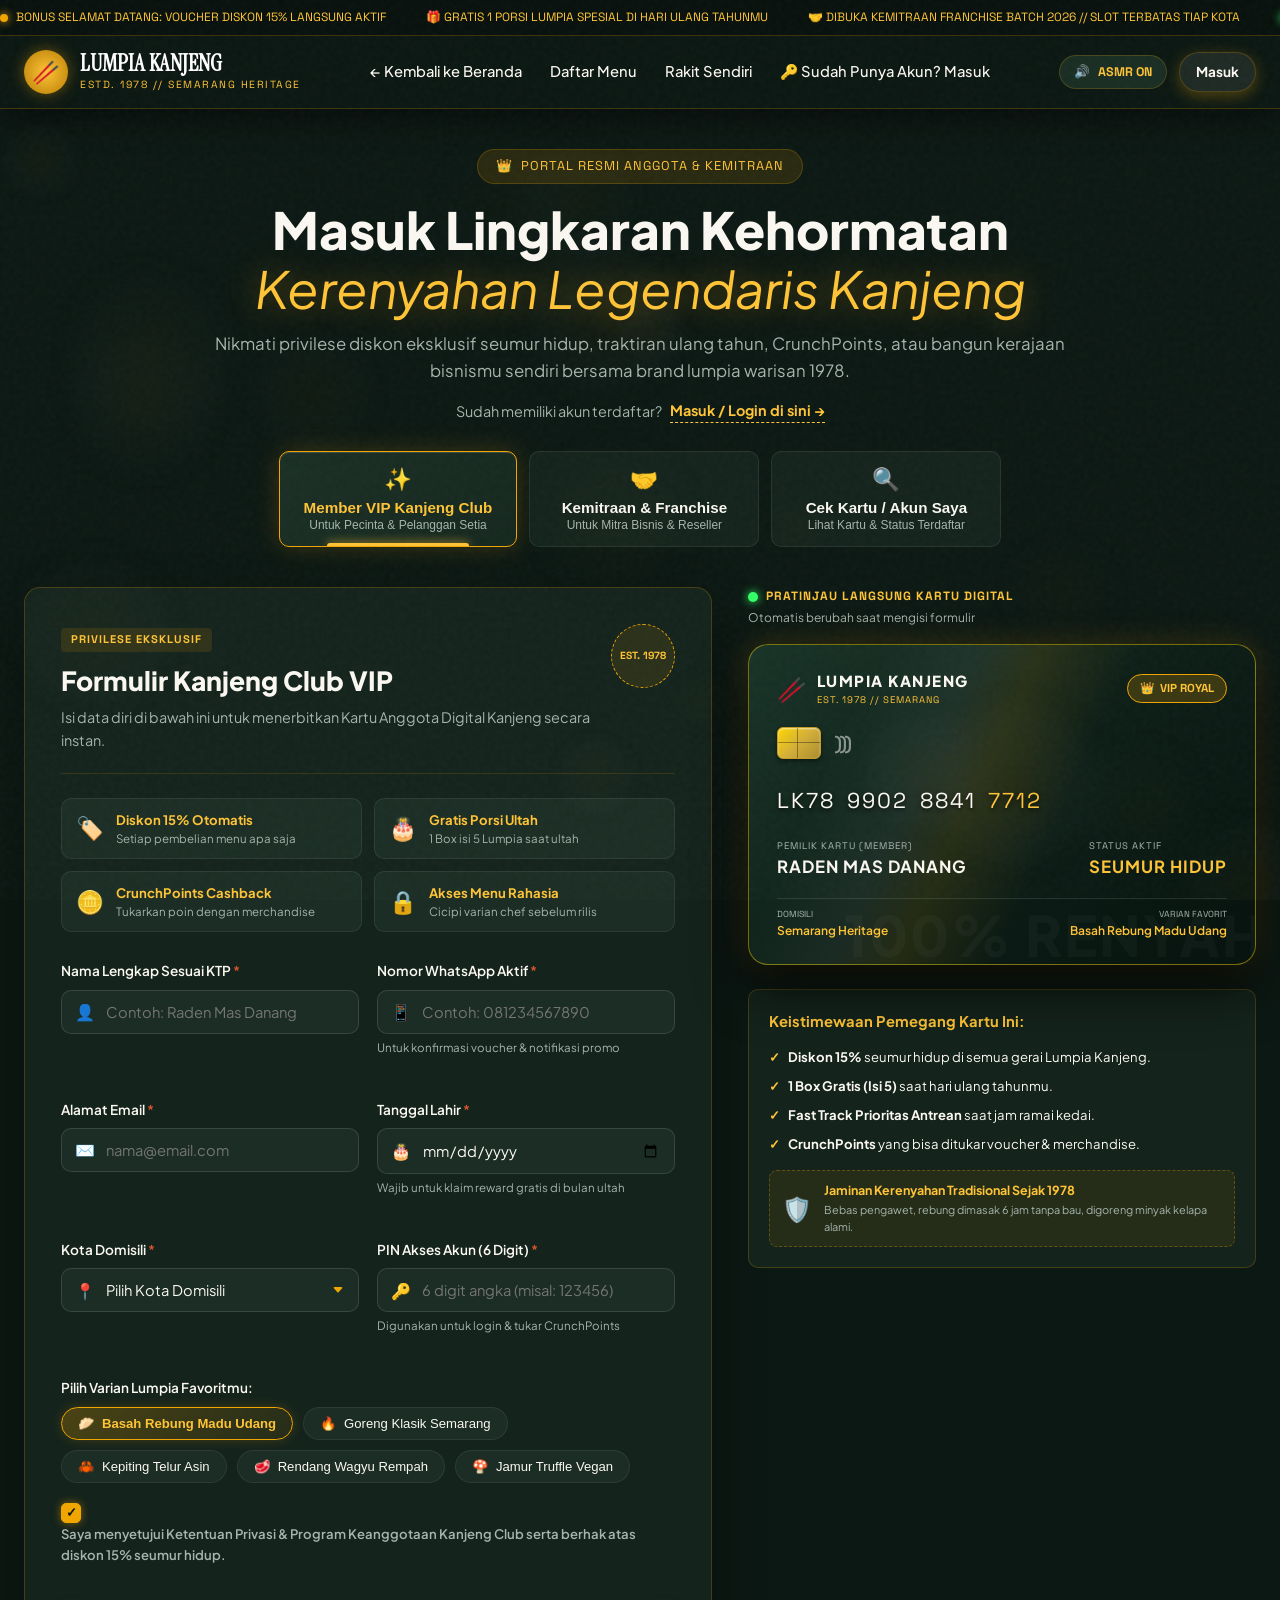
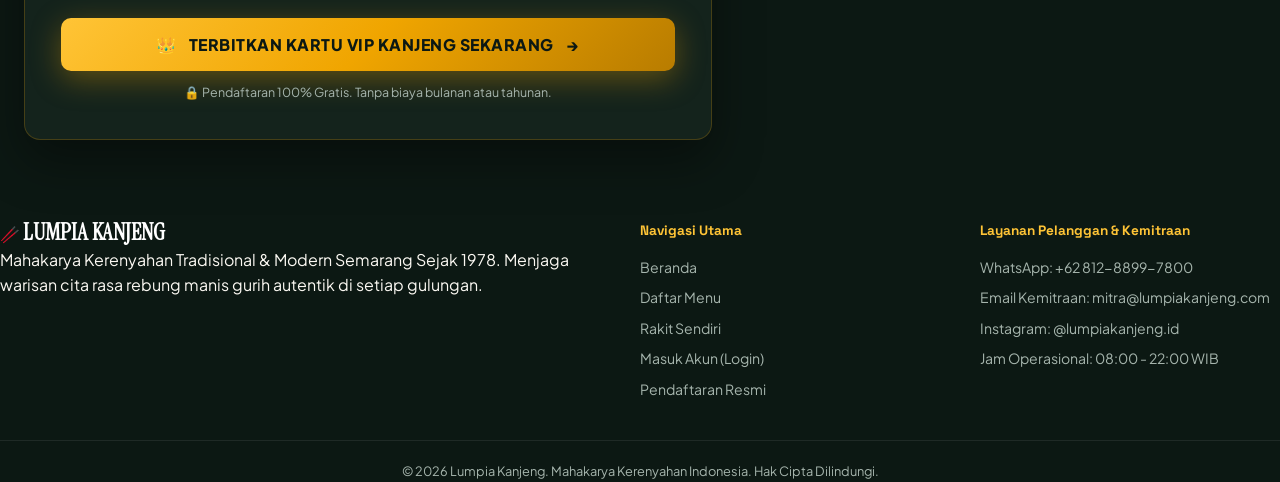
==== commit ea63c4ee: "fix: perbaiki daftar dan login" ====
--- a/daftar.html
+++ b/daftar.html
@@ -42,7 +42,7 @@
         <a href="index.html" class="nav-link">← Kembali ke Beranda</a>
         <a href="index.html#menu-section" class="nav-link">Daftar Menu</a>
         <a href="index.html#diy-studio" class="nav-link">Rakit Sendiri</a>
-        <a href="daftar.html" class="nav-link active highlight-pill">👑 Pendaftaran Resmi</a>
+        <a href="login.html" class="nav-link">🔑 Sudah Punya Akun? Masuk</a>
       </nav>
 
       <div class="nav-actions">
@@ -50,8 +50,8 @@
           <span class="asmr-icon">🔊</span>
           <span class="asmr-label">ASMR ON</span>
         </button>
-        <a href="index.html#menu-section" class="btn-pesan-nav">
-          <span>🛍️ Pesan Menu</span>
+        <a href="login.html" class="btn-pesan-nav" style="background: rgba(255,255,255,0.08); border: 1px solid var(--border-emerald); color: var(--text-cream);">
+          <span>Masuk</span>
         </a>
       </div>
     </div>
@@ -73,6 +73,12 @@
       <p class="reg-hero-subtitle">
         Nikmati privilese diskon eksklusif seumur hidup, traktiran ulang tahun, CrunchPoints, atau bangun kerajaan bisnismu sendiri bersama brand lumpia warisan 1978.
       </p>
+
+      <!-- Switch to Login Notice -->
+      <div class="reg-switch-login-bar">
+        <span>Sudah memiliki akun terdaftar?</span>
+        <a href="login.html">Masuk / Login di sini →</a>
+      </div>
 
       <!-- Segmented Tab Switcher -->
       <div class="reg-tab-switcher" role="tablist">
@@ -675,6 +681,7 @@
           <li><a href="index.html">Beranda</a></li>
           <li><a href="index.html#menu-section">Daftar Menu</a></li>
           <li><a href="index.html#diy-studio">Rakit Sendiri</a></li>
+          <li><a href="login.html">Masuk Akun (Login)</a></li>
           <li><a href="daftar.html">Pendaftaran Resmi</a></li>
         </ul>
       </div>
--- a/style.css
+++ b/style.css
@@ -463,7 +463,7 @@
 .toast-msg { background: #14281e; border: 1px solid var(--gold-primary); color: #fff; padding: 10px 18px; border-radius: 30px; font-size: 0.85rem; box-shadow: 0 6px 20px rgba(0,0,0,0.6); display: flex; align-items: center; gap: 8px; animation: toastIn 0.2s ease-out; }
 @keyframes toastIn { from { transform: translateY(20px); opacity: 0; } to { transform: translateY(0); opacity: 1; } }
 
-/* VIP CTA BANNER & NAV LINK */
+/* NAV AUTH & USER PROFILE WIDGET */
 .nav-link.highlight-gold-pill {
   background: linear-gradient(135deg, rgba(240, 165, 0, 0.25), rgba(240, 165, 0, 0.1));
   border: 1px solid var(--gold-primary);
@@ -480,97 +480,64 @@
   transform: translateY(-1px);
 }
 
-.vip-member-cta-section {
-  max-width: 1400px;
-  margin: 60px auto 40px;
-  padding: 0 24px;
-  position: relative;
-  z-index: 10;
-}
-.vip-cta-banner {
-  background: linear-gradient(135deg, #183023 0%, #112219 50%, #0c1813 100%);
-  border: 1px solid var(--gold-primary);
-  border-radius: 20px;
-  padding: 36px 44px;
-  display: flex;
-  justify-content: space-between;
-  align-items: center;
-  gap: 30px;
-  box-shadow: 0 20px 40px rgba(0, 0, 0, 0.5), 0 0 30px rgba(240, 165, 0, 0.15);
-  position: relative;
-  overflow: hidden;
-}
-.vip-cta-banner::before {
-  content: '';
-  position: absolute;
-  top: -50%;
-  right: -10%;
-  width: 500px;
-  height: 500px;
-  background: radial-gradient(circle, rgba(240, 165, 0, 0.14), transparent 70%);
-  pointer-events: none;
-}
-.vip-cta-content {
-  max-width: 680px;
-  position: relative;
-  z-index: 2;
-}
-.vip-cta-badge {
-  display: inline-block;
-  font-family: var(--font-mono);
-  font-size: 0.72rem;
-  font-weight: 700;
-  color: var(--gold-bright);
-  background: rgba(240, 165, 0, 0.15);
-  border: 1px solid var(--border-emerald);
-  padding: 4px 12px;
-  border-radius: 20px;
-  margin-bottom: 12px;
-}
-.vip-cta-title {
-  font-size: clamp(1.6rem, 3vw, 2.2rem);
-  font-weight: 800;
-  color: #fff;
-  margin-bottom: 10px;
-  line-height: 1.2;
-}
-.vip-cta-desc {
-  color: var(--text-muted);
-  font-size: 0.95rem;
-  line-height: 1.6;
-}
-.vip-cta-actions {
-  display: flex;
-  flex-direction: column;
-  gap: 12px;
-  align-items: flex-end;
-  position: relative;
-  z-index: 2;
-  flex-shrink: 0;
-}
-.btn-cta-gold {
-  background: linear-gradient(135deg, var(--gold-bright) 0%, var(--gold-primary) 100%);
-  color: #0c1813;
-  padding: 14px 28px;
-  border-radius: 30px;
-  font-weight: 800;
-  font-size: 1rem;
-  text-decoration: none;
-  box-shadow: 0 8px 25px rgba(240, 165, 0, 0.35);
+.nav-user-widget {
   display: inline-flex;
   align-items: center;
   gap: 10px;
-  transition: all 0.2s ease;
-  white-space: nowrap;
-}
-.btn-cta-gold:hover {
-  transform: translateY(-2px);
-  box-shadow: 0 12px 35px rgba(240, 165, 0, 0.55);
-}
-.vip-sub-text {
-  font-size: 0.75rem;
+  background: rgba(240, 165, 0, 0.12);
+  border: 1px solid var(--gold-primary);
+  padding: 5px 12px;
+  border-radius: 999px;
+  font-size: 0.82rem;
+}
+.nav-user-info {
+  display: flex;
+  align-items: center;
+  gap: 6px;
   color: var(--gold-bright);
+  font-weight: 700;
+}
+.nav-user-info .tier-badge {
   font-family: var(--font-mono);
+  font-size: 0.65rem;
+  background: var(--gold-primary);
+  color: #0c1813;
+  padding: 1px 6px;
+  border-radius: 4px;
+  font-weight: 800;
+}
+.nav-btn-logout {
+  background: rgba(255, 255, 255, 0.1);
+  border: 1px solid rgba(255, 255, 255, 0.2);
+  color: var(--text-muted);
+  padding: 3px 8px;
+  border-radius: 12px;
+  font-size: 0.72rem;
+  cursor: pointer;
+  transition: all 0.2s;
+}
+.nav-btn-logout:hover {
+  background: rgba(255, 107, 107, 0.2);
+  border-color: #ff6b6b;
+  color: #ff6b6b;
+}
+
+.cart-member-notice {
+  background: rgba(240, 165, 0, 0.08);
+  border: 1px dashed rgba(240, 165, 0, 0.3);
+  border-radius: 8px;
+  padding: 10px 14px;
+  font-size: 0.78rem;
+  color: var(--text-muted);
+  margin-bottom: 12px;
+  display: flex;
+  align-items: center;
+  justify-content: space-between;
+}
+.cart-member-notice a {
+  color: var(--gold-bright);
+  font-weight: 700;
+  text-decoration: underline;
 }
 
 /* RESPONSIVE */
@@ -579,7 +546,4 @@
   .hero-headline { font-size: 2.8rem; }
   .diy-workbench-grid, .wok-card, .location-grid, .footer-container { grid-template-columns: 1fr; }
   .nav-links { display: none; }
-  .vip-cta-banner { flex-direction: column; align-items: flex-start; padding: 28px; }
-  .vip-cta-actions { align-items: flex-start; width: 100%; }
-  .btn-cta-gold { width: 100%; justify-content: center; }
-}
+}
--- a/daftar.css
+++ b/daftar.css
@@ -1,5 +1,5 @@
 /* ==========================================================================
-   LUMPIA KANJENG // DAFTAR PAGE SENSORY STYLING (daftar.css)
+   LUMPIA KANJENG // DAFTAR & AUTH SENSORY STYLING (daftar.css)
    ========================================================================== */
 
 /* Body & Layout */
@@ -71,12 +71,31 @@
   line-height: 1.6;
 }
 
+/* Link Switch to Login */
+.reg-switch-login-bar {
+  display: inline-flex;
+  align-items: center;
+  gap: 8px;
+  margin-top: 14px;
+  font-size: 0.9rem;
+  color: var(--text-muted);
+}
+.reg-switch-login-bar a {
+  color: var(--gold-bright);
+  font-weight: 700;
+  text-decoration: none;
+  border-bottom: 1px dashed var(--gold-bright);
+}
+.reg-switch-login-bar a:hover {
+  filter: brightness(1.2);
+}
+
 /* Segmented Tab Switcher */
 .reg-tab-switcher {
   display: flex;
   justify-content: center;
   gap: 12px;
-  margin-top: 32px;
+  margin-top: 28px;
   flex-wrap: wrap;
 }
 .reg-tab-btn {
